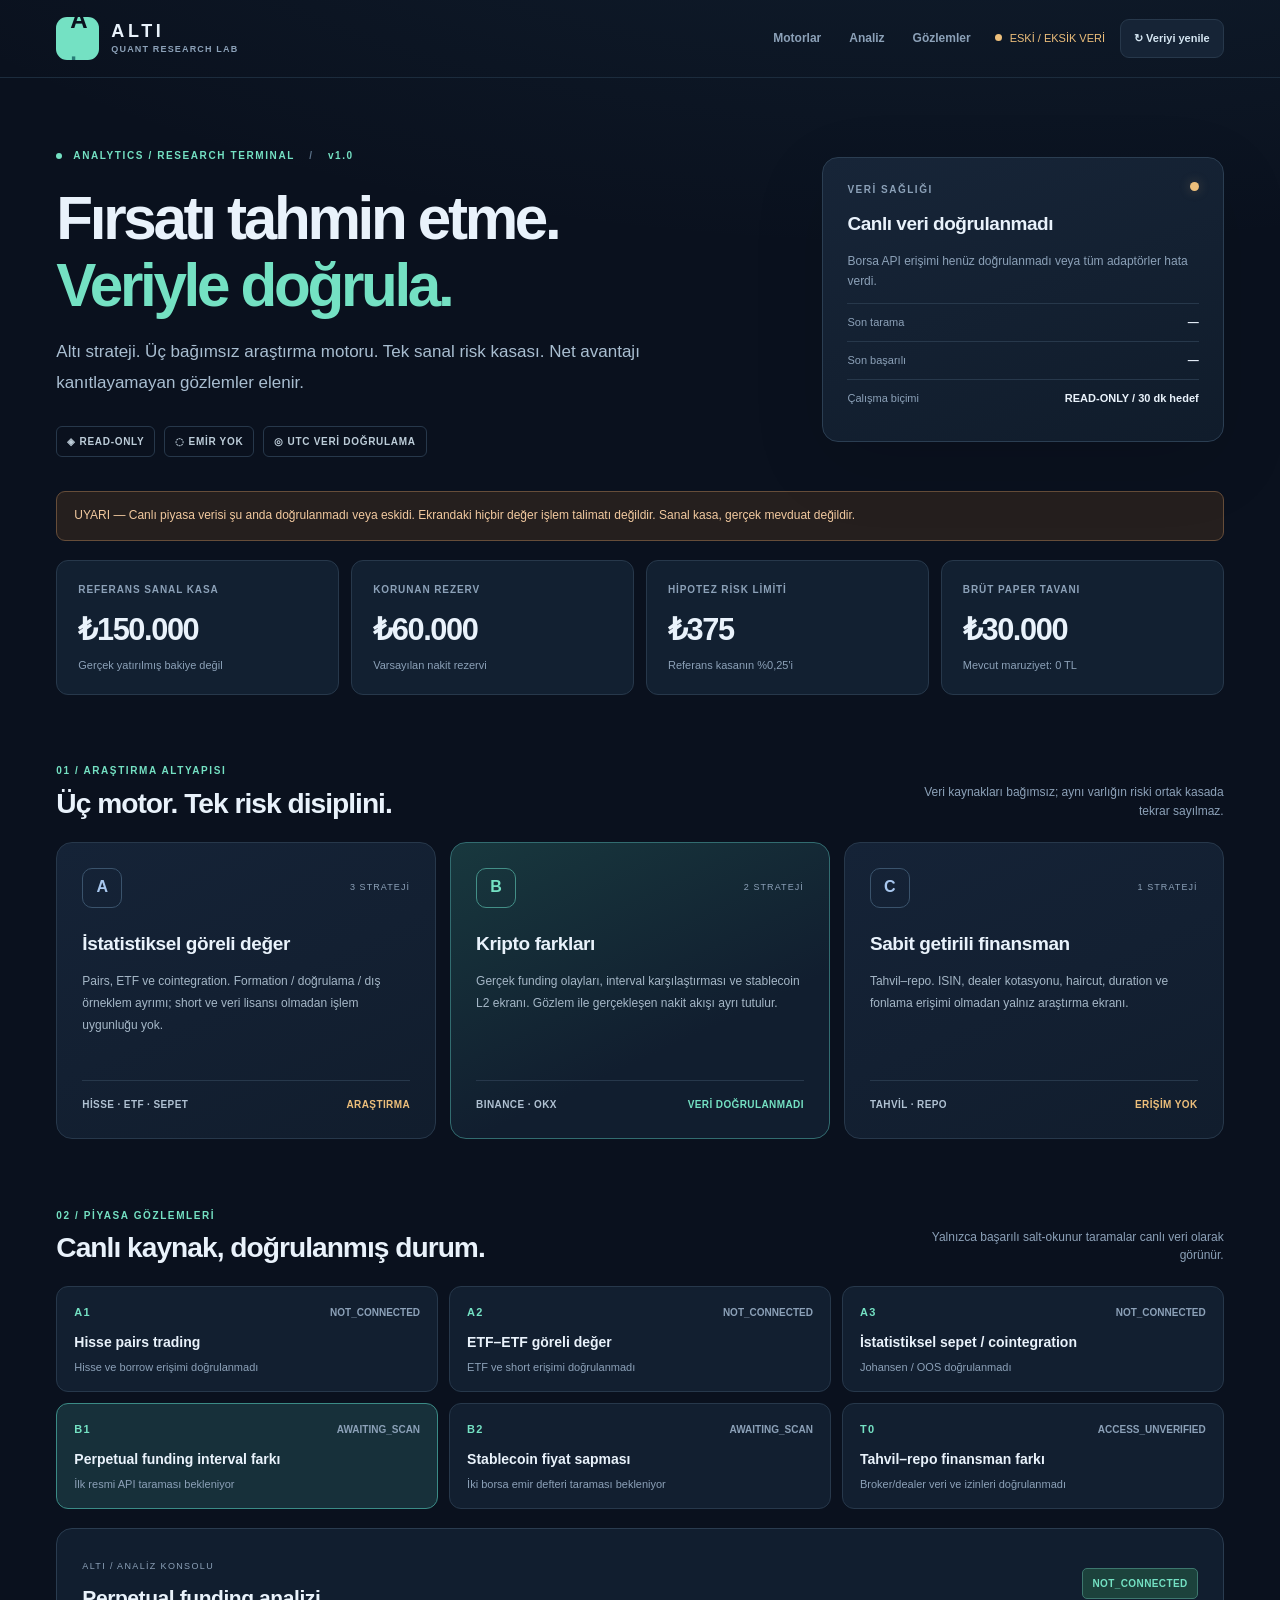
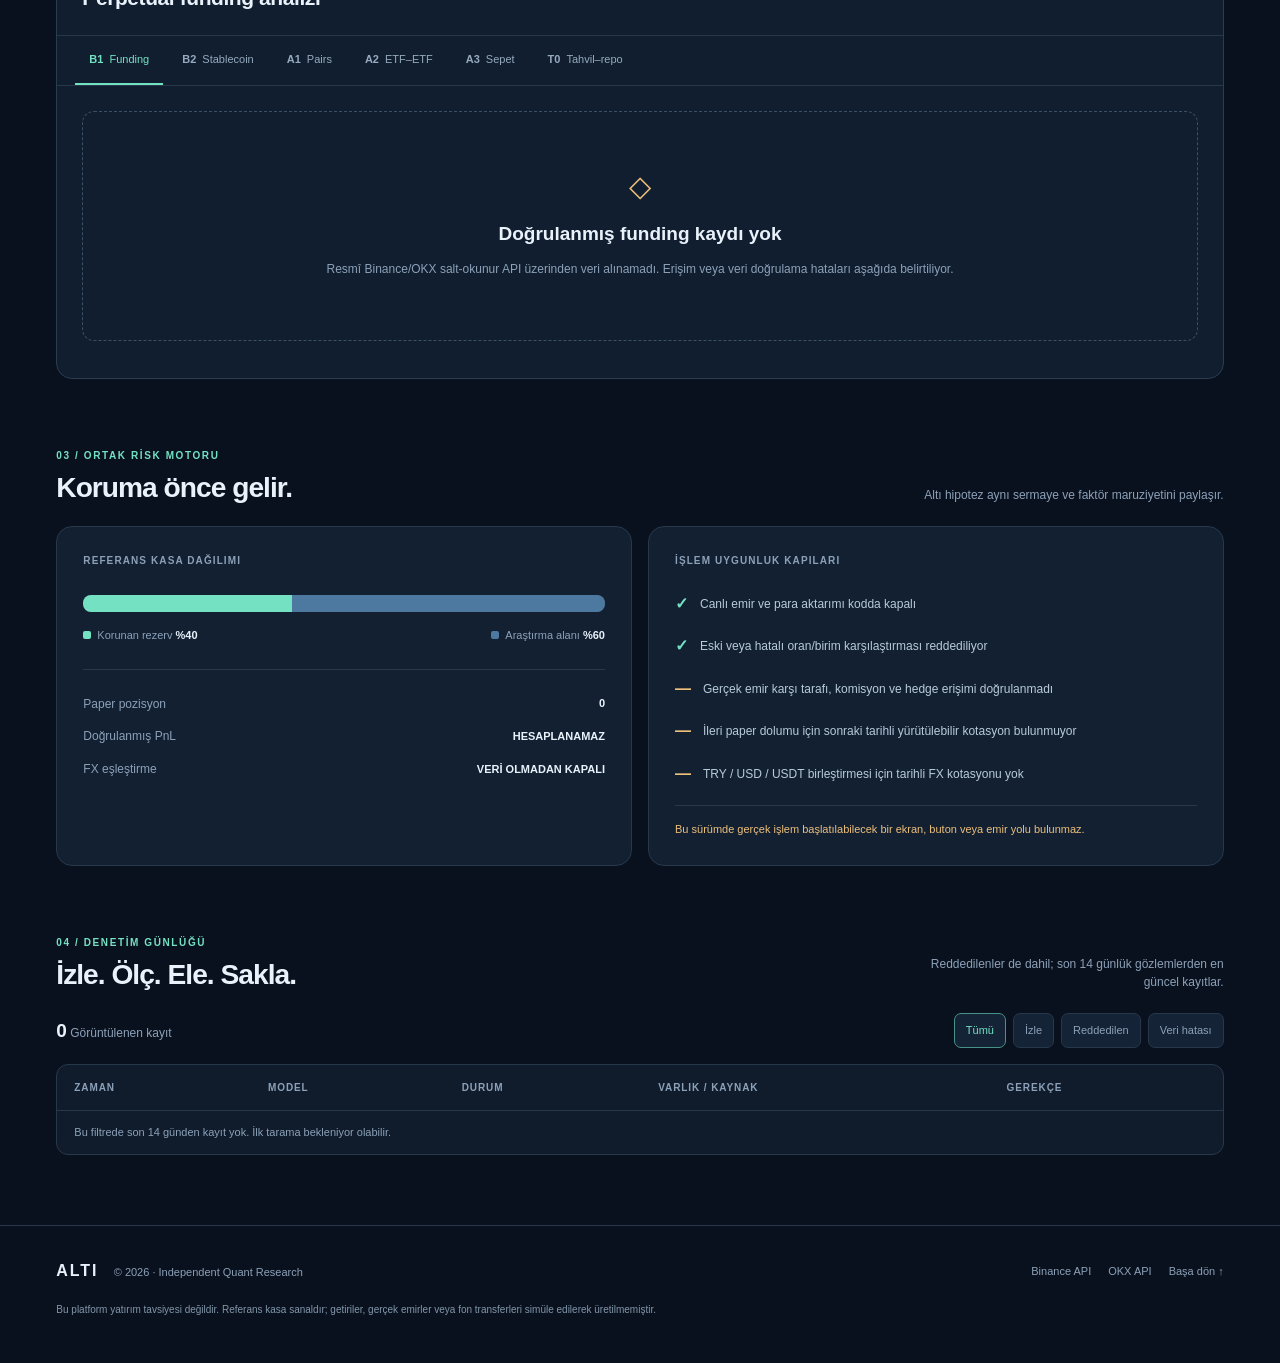
==== site/index.html @ 89fb896d "feat: publish full read-only ALTI research MVP (six strategies, three engines)" ====
<!doctype html>
<html lang="tr">
<head>
<meta charset="utf-8"><meta name="viewport" content="width=device-width,initial-scale=1">
<meta name="theme-color" content="#0b1424">
<meta name="description" content="ALTI Quant Research Lab — altı strateji, üç bağımsız araştırma motoru, ortak risk ve salt okunur piyasa analizi.">
<title>ALTI — Quant Research Lab</title>
<link rel="stylesheet" href="styles.css">
<script defer src="app.js"></script>
</head>
<body>
<div class="app">
<header class="topbar">
  <div class="brand"><span class="brandmark">A<span>·</span></span><div><strong>ALTI</strong><small>QUANT RESEARCH LAB</small></div></div>
  <nav aria-label="Sayfa bölümleri" class="toplinks"><a href="#motorlar">Motorlar</a><a href="#arastirma">Analiz</a><a href="#kayitlar">Gözlemler</a></nav>
  <div class="topend"><span id="top-signal" class="live-dot">Veri bekleniyor</span><button type="button" class="refresh" id="refresh" title="Yayımlanmış son veriyi yeniden yükle">↻ <span>Veriyi yenile</span></button></div>
</header>
<main>
<section class="hero">
  <div class="hero-left">
   <span class="eyebrow"><span class="micro-dot"></span> ANALYTICS / RESEARCH TERMINAL <span class="slash">/</span> v1.0</span>
   <h1>Fırsatı tahmin etme.<br><em>Veriyle doğrula.</em></h1>
   <p class="lead">Altı strateji. Üç bağımsız araştırma motoru. Tek sanal risk kasası. Net avantajı kanıtlayamayan gözlemler elenir.</p>
   <div class="hero-tags"><span>◈ READ-ONLY</span><span>◌ EMİR YOK</span><span>◎ UTC VERİ DOĞRULAMA</span></div>
  </div>
  <div class="scan-panel" aria-live="polite">
    <div class="scan-header"><span>VERİ SAĞLIĞI</span><span class="scan-orb" id="health-orb"></span></div>
    <div id="health-title" class="health-title">İlk gerçek tarama bekleniyor</div>
    <p id="health-description">Henüz borsa API'sinden doğrulanmış gözlem yayınlanmadı.</p>
    <div class="scan-lines"><span>Son tarama</span><strong id="last-scan">—</strong></div>
    <div class="scan-lines"><span>Son başarılı</span><strong id="last-success">—</strong></div>
    <div class="scan-lines"><span>Çalışma biçimi</span><strong>READ-ONLY / 30 dk hedef</strong></div>
  </div>
</section>
<div id="global-warning" class="notice">Bu sayfa araştırma ve risk değerlendirmesidir. Emir, kesin getiri veya gerçek yatırım hesabı değildir.</div>
<section class="stats" aria-label="Araştırma özeti">
 <article class="stat"><label>REFERANS SANAL KASA</label><strong id="stat-cash">₺150.000</strong><small>Gerçek yatırılmış bakiye değil</small></article>
 <article class="stat"><label>KORUNAN REZERV</label><strong id="stat-reserve">₺60.000</strong><small>Varsayılan nakit rezervi</small></article>
 <article class="stat"><label>HİPOTEZ RİSK LİMİTİ</label><strong id="stat-risk">₺375</strong><small>Referans kasanın %0,25'i</small></article>
 <article class="stat"><label>BRÜT PAPER TAVANI</label><strong id="stat-gross">₺30.000</strong><small>Mevcut maruziyet: 0 TL</small></article>
</section>
<section id="motorlar" class="section">
 <div class="section-head"><div><div class="kicker">01 / ARAŞTIRMA ALTYAPISI</div><h2>Üç motor. Tek risk disiplini.</h2></div><p>Veri kaynakları bağımsız; aynı varlığın riski ortak kasada tekrar sayılmaz.</p></div>
 <div class="engine-grid">
  <article class="engine"><div class="engine-head"><span class="engine-symbol">A</span><span class="engine-badge">3 STRATEJİ</span></div><h3>İstatistiksel göreli değer</h3><p>Pairs, ETF ve cointegration. Formation / doğrulama / dış örneklem ayrımı; short ve veri lisansı olmadan işlem uygunluğu yok.</p><div class="engine-foot"><span>HİSSE · ETF · SEPET</span><b class="muted-status">ARAŞTIRMA</b></div></article>
  <article class="engine accent"><div class="engine-head"><span class="engine-symbol">B</span><span class="engine-badge">2 STRATEJİ</span></div><h3>Kripto farkları</h3><p>Gerçek funding olayları, interval karşılaştırması ve stablecoin L2 ekranı. Gözlem ile gerçekleşen nakit akışı ayrı tutulur.</p><div class="engine-foot"><span>BINANCE · OKX</span><b id="engine-b-status">VERİ BEKLENİYOR</b></div></article>
  <article class="engine"><div class="engine-head"><span class="engine-symbol">C</span><span class="engine-badge">1 STRATEJİ</span></div><h3>Sabit getirili finansman</h3><p>Tahvil–repo. ISIN, dealer kotasyonu, haircut, duration ve fonlama erişimi olmadan yalnız araştırma ekranı.</p><div class="engine-foot"><span>TAHVİL · REPO</span><b class="muted-status">ERİŞİM YOK</b></div></article>
 </div>
</section>
<section id="arastirma" class="section">
 <div class="section-head"><div><div class="kicker">02 / PİYASA GÖZLEMLERİ</div><h2>Canlı kaynak, doğrulanmış durum.</h2></div><p>Yalnızca başarılı salt-okunur taramalar canlı veri olarak görünür.</p></div>
 <div id="strategy-grid" class="strategy-grid" aria-label="Altı strateji"></div>
 <div class="workspace">
  <div class="workspace-header"><div><small>ALTI / ANALİZ KONSOLU</small><h3 id="workspace-title">Funding araştırması</h3></div><div id="workspace-mode" class="mode-label">READ-ONLY</div></div>
  <div class="tabs" role="tablist" aria-label="Analiz modülü">
   <button type="button" role="tab" data-tab="B1" aria-selected="true">B1 <span>Funding</span></button>
   <button type="button" role="tab" data-tab="B2" aria-selected="false">B2 <span>Stablecoin</span></button>
   <button type="button" role="tab" data-tab="A1" aria-selected="false">A1 <span>Pairs</span></button>
   <button type="button" role="tab" data-tab="A2" aria-selected="false">A2 <span>ETF–ETF</span></button>
   <button type="button" role="tab" data-tab="A3" aria-selected="false">A3 <span>Sepet</span></button>
   <button type="button" role="tab" data-tab="T0" aria-selected="false">T0 <span>Tahvil–repo</span></button>
  </div>
  <div id="work-content" role="tabpanel" aria-live="polite"></div>
 </div>
</section>
<section class="section risk-section">
 <div class="section-head"><div><div class="kicker">03 / ORTAK RİSK MOTORU</div><h2>Koruma önce gelir.</h2></div><p>Altı hipotez aynı sermaye ve faktör maruziyetini paylaşır.</p></div>
 <div class="risk-layout">
  <div class="risk-card"><div class="risk-label">REFERANS KASA DAĞILIMI</div><div class="risk-bar"><span id="risk-protected" class="risk-reserve"></span><span class="risk-open"></span></div><div class="legend"><span><i class="legend-dot reserve"></i>Korunan rezerv <b id="legend-reserve">%40</b></span><span><i class="legend-dot open"></i>Araştırma alanı <b id="legend-open">%60</b></span></div><hr><div class="risk-list"><span>Paper pozisyon</span><strong>0</strong></div><div class="risk-list"><span>Doğrulanmış PnL</span><strong>HESAPLANAMAZ</strong></div><div class="risk-list"><span>FX eşleştirme</span><strong>VERİ OLMADAN KAPALI</strong></div></div>
  <div class="gate-card"><div class="risk-label">İŞLEM UYGUNLUK KAPILARI</div><ul><li><span>✓</span><p>Canlı emir ve para aktarımı kodda kapalı</p></li><li><span>✓</span><p>Eski veya hatalı oran/birim karşılaştırması reddediliyor</p></li><li><span>—</span><p>Gerçek emir karşı tarafı, komisyon ve hedge erişimi doğrulanmadı</p></li><li><span>—</span><p>İleri paper dolumu için sonraki tarihli yürütülebilir kotasyon bulunmuyor</p></li><li><span>—</span><p>TRY / USD / USDT birleştirmesi için tarihli FX kotasyonu yok</p></li></ul><div class="gate-note">Bu sürümde gerçek işlem başlatılabilecek bir ekran, buton veya emir yolu bulunmaz.</div></div>
 </div>
</section>
<section class="section" id="kayitlar"><div class="section-head"><div><div class="kicker">04 / DENETİM GÜNLÜĞÜ</div><h2>İzle. Ölç. Ele. Sakla.</h2></div><p>Reddedilenler de dahil; son 14 günlük gözlemlerden en güncel kayıtlar.</p></div>
 <div class="log-meta"><div><strong id="log-total">0</strong><span> Görüntülenen kayıt</span></div><div class="filterbar"><button type="button" class="filter active" data-filter="ALL">Tümü</button><button type="button" class="filter" data-filter="WATCH_ONLY">İzle</button><button type="button" class="filter" data-filter="REJECTED">Reddedilen</button><button type="button" class="filter" data-filter="SOURCE_ERROR">Veri hatası</button></div></div>
 <div class="log-wrap"><table><thead><tr><th>ZAMAN</th><th>MODEL</th><th>DURUM</th><th>VARLIK / KAYNAK</th><th>GEREKÇE</th></tr></thead><tbody id="log-rows"><tr><td colspan="5">İlk gerçek tarama bekleniyor.</td></tr></tbody></table></div>
</section>
</main>
<footer><div class="footer-brand">ALTI <span>© 2026 · Independent Quant Research</span></div><div class="footer-links"><a target="_blank" rel="noopener" href="https://developers.binance.com/docs/derivatives/usds-margined-futures/market-data/rest-api/Get-Funding-Rate-History">Binance API</a><a target="_blank" rel="noopener" href="https://www.okx.com/docs-v5/en/">OKX API</a><a href="#motorlar">Başa dön ↑</a></div><p>Bu platform yatırım tavsiyesi değildir. Referans kasa sanaldır; getiriler, gerçek emirler veya fon transferleri simüle edilerek üretilmemiştir.</p></footer>
</div>
</body></html>
---- site/styles.css ----
:root{color-scheme:dark;--bg:#0a111e;--surface:#111d2d;--surface2:#152337;--stroke:#27384b;--soft:#8ca1b8;--text:#e9f2fb;--mint:#74e1c3;--amber:#edbf7b;--danger:#f0a0a3;--blue:#7daefa;--radius:16px}
*{box-sizing:border-box}html{scroll-behavior:smooth}body{margin:0;background:radial-gradient(1200px 450px at 75% -200px,rgba(65,131,169,.12),transparent),var(--bg);color:var(--text);font-family:Inter,ui-sans-serif,-apple-system,BlinkMacSystemFont,"Segoe UI",sans-serif;line-height:1.55;-webkit-font-smoothing:antialiased}a{color:inherit}button{font:inherit;cursor:pointer}button:focus-visible,a:focus-visible{outline:2px solid var(--mint);outline-offset:3px}.app{max-width:1480px;margin:auto}.topbar{height:78px;display:flex;align-items:center;gap:24px;padding:0 clamp(18px,4.4vw,64px);border-bottom:1px solid #1c2c3d}.brand{display:flex;align-items:center;gap:12px;min-width:192px}.brandmark{display:grid;place-content:center;font-weight:850;font-size:24px;letter-spacing:-.1em;width:43px;height:43px;color:#0a111e;border-radius:11px;background:var(--mint)}.brandmark span{color:#287d78}.brand strong{display:block;font-size:18px;letter-spacing:.2em;line-height:1.25}.brand small{display:block;font-size:9px;color:var(--soft);font-weight:800;letter-spacing:.13em}.toplinks{display:flex;gap:28px;margin-left:auto}.toplinks a{text-decoration:none;font-size:12px;font-weight:650;color:var(--soft)}.toplinks a:hover{color:var(--mint)}.topend{display:flex;gap:15px;align-items:center}.live-dot{font-size:11px;color:var(--amber);white-space:nowrap}.live-dot:before{content:"";display:inline-block;width:7px;height:7px;border-radius:50%;background:currentColor;margin-right:8px;vertical-align:1px}.refresh{border:1px solid var(--stroke);background:#162436;color:#d5e6f2;padding:10px 13px;border-radius:9px;font-size:11px;font-weight:750;white-space:nowrap}.refresh:hover{border-color:var(--mint)}main{padding:0 clamp(18px,4.4vw,64px)}.hero{padding:64px 0 34px;display:grid;grid-template-columns:minmax(0,1.4fr) minmax(310px,.8fr);gap:clamp(24px,5vw,72px);align-items:center}.eyebrow,.kicker{font-size:10px;font-weight:850;letter-spacing:.16em;color:var(--mint)}.slash{color:#5d748b;padding:0 10px}.micro-dot{display:inline-block;width:6px;height:6px;border-radius:50%;background:var(--mint);margin-right:7px}h1{margin:19px 0 18px;font-size:clamp(38px,4.7vw,66px);letter-spacing:-.055em;line-height:1.11;font-weight:760}h1 em{font-style:normal;color:var(--mint)}.lead{max-width:650px;color:#a9bed1;font-size:clamp(14px,1.5vw,17px);line-height:1.8;margin:0}.hero-tags{display:flex;gap:9px;flex-wrap:wrap;margin-top:27px}.hero-tags span{border:1px solid var(--stroke);border-radius:6px;padding:7px 10px;font-size:10px;letter-spacing:.07em;color:#bdcdd9;font-weight:750}.scan-panel{border:1px solid #2b3e52;background:linear-gradient(160deg,#172538,#101c2b);padding:24px;border-radius:var(--radius);box-shadow:0 22px 75px rgba(0,0,0,.11)}.scan-header{font-size:10px;letter-spacing:.15em;color:var(--soft);font-weight:800;display:flex;justify-content:space-between}.scan-orb{width:9px;height:9px;border-radius:50%;background:var(--amber);box-shadow:0 0 12px #edbf7b44}.health-title{font-size:19px;font-weight:750;margin-top:12px;letter-spacing:-.025em}.scan-panel p{font-size:12px;color:var(--soft);min-height:36px;line-height:1.7}.scan-lines{display:flex;align-items:center;justify-content:space-between;gap:10px;padding:10px 0;border-top:1px solid var(--stroke);font-size:11px}.scan-lines span{color:var(--soft)}.scan-lines strong{font-weight:650;font-size:11px;text-align:right}.notice{padding:13px 17px;background:#251f1e;border:1px solid #664d39;color:#f2c99f;border-radius:9px;font-size:12px;line-height:1.8}.stats{display:grid;grid-template-columns:repeat(4,minmax(0,1fr));gap:12px;margin:19px 0 68px}.stat{background:#122031;border:1px solid var(--stroke);border-radius:12px;padding:21px 21px 18px;min-width:0}.stat label{display:block;color:var(--soft);letter-spacing:.09em;font-size:10px;font-weight:750}.stat strong{display:block;font-size:clamp(23px,2.4vw,34px);font-weight:750;letter-spacing:-.045em;margin:12px 0 1px;line-height:1.35;white-space:nowrap}.stat small{font-size:11px;color:var(--soft)}.section{margin-bottom:69px;scroll-margin-top:30px}.section-head{display:flex;justify-content:space-between;gap:20px;align-items:end;margin-bottom:21px}.section-head h2{font-size:clamp(23px,2.2vw,32px);letter-spacing:-.035em;line-height:1.2;margin:8px 0 0}.section-head>p{max-width:320px;font-size:12px;color:var(--soft);margin:0;text-align:right}.engine-grid{display:grid;grid-template-columns:repeat(3,1fr);gap:14px}.engine{border:1px solid var(--stroke);border-radius:var(--radius);background:linear-gradient(155deg,#152337,#111d2d);padding:25px;min-width:0}.engine.accent{border-color:#326c70;background:linear-gradient(155deg,#18383e,#111e2f 65%)}.engine-head{display:flex;justify-content:space-between;align-items:center}.engine-symbol{width:40px;height:40px;display:grid;place-items:center;border-radius:10px;border:1px solid #3a536c;color:#a8c7ee;font-weight:800}.accent .engine-symbol{color:var(--mint);border-color:#438f87}.engine-badge{font-size:9px;letter-spacing:.12em;color:var(--soft)}.engine h3{margin:21px 0 10px;font-size:19px;letter-spacing:-.02em}.engine p{font-size:12px;line-height:1.85;min-height:86px;color:#a5b7c7}.engine-foot{border-top:1px solid var(--stroke);display:flex;justify-content:space-between;gap:8px;align-items:center;margin-top:24px;padding-top:16px;font-size:10px;color:#b0c1d2;font-weight:750;letter-spacing:.04em}.engine-foot b{color:var(--mint);font-size:10px;text-align:right}.engine-foot .muted-status{color:var(--amber)}.strategy-grid{display:grid;grid-template-columns:repeat(3,1fr);gap:11px;margin:4px 0 19px}.strategy{background:#121f30;border:1px solid var(--stroke);border-radius:12px;padding:17px 17px 15px;min-width:0;cursor:pointer;transition:border-color .16s,background .16s;text-align:left;color:inherit}.strategy:hover,.strategy.active{border-color:#3b8b86;background:#17303a}.strategy-top{display:flex;align-items:center;justify-content:space-between;gap:12px}.sid{font-size:11px;font-weight:850;color:var(--mint);letter-spacing:.12em}.sstate{color:var(--soft);font-size:10px;font-weight:800;white-space:nowrap}.strategy strong{display:block;margin:12px 0 6px;font-size:14px;line-height:1.4}.strategy p{font-size:11px;color:var(--soft);margin:0;line-height:1.6}.workspace{background:#111e2f;border:1px solid #2a3c50;border-radius:var(--radius);overflow:hidden}.workspace-header{padding:23px 25px 20px;display:flex;justify-content:space-between;align-items:center;gap:12px}.workspace-header small{font-size:9px;letter-spacing:.15em;color:var(--soft)}.workspace-header h3{margin:5px 0 0;font-size:21px;letter-spacing:-.02em}.mode-label{border:1px solid #3d776e;background:#1c423c;color:var(--mint);border-radius:5px;padding:7px 9px;font-size:10px;white-space:nowrap;font-weight:850;letter-spacing:.04em}.tabs{display:flex;gap:5px;padding:0 18px;border-top:1px solid var(--stroke);border-bottom:1px solid var(--stroke);overflow-x:auto;scrollbar-width:thin}.tabs button{padding:15px 14px;background:none;border:0;border-bottom:2px solid transparent;color:#96aabf;font-size:11px;font-weight:800;white-space:nowrap}.tabs button span{font-weight:500;margin-left:3px}.tabs button[aria-selected="true"]{color:var(--mint);border-bottom-color:var(--mint)}#work-content{padding:25px;min-height:290px}.subheading{color:var(--soft);font-size:10px;font-weight:800;letter-spacing:.12em;margin:0 0 11px}.row-of-two{display:grid;grid-template-columns:repeat(2,minmax(0,1fr));gap:14px}.data-card{background:#142337;border:1px solid var(--stroke);border-radius:11px;padding:20px;min-width:0}.data-card h4{font-size:15px;margin:0 0 13px}.kv{display:flex;justify-content:space-between;align-items:center;gap:12px;padding:9px 0;border-bottom:1px solid #27374a;font-size:12px}.kv span{color:var(--soft)}.kv strong{font-variant-numeric:tabular-nums;text-align:right;font-size:12px}.kv:last-child{border:0}.positive{color:var(--mint)}.negative{color:var(--danger)}.dim{color:var(--soft)}.tiny{font-size:10px;color:var(--soft);line-height:1.8}.info-panel{margin-top:15px;background:#142b36;border:1px solid #32616a;color:#b8d6db;border-radius:10px;padding:14px 16px;font-size:12px;line-height:1.8}.info-panel.warn{background:#2a2524;border-color:#694c39;color:#edc2a8}.inline-status{font-size:10px;border:1px solid var(--stroke);border-radius:5px;padding:5px 8px;color:var(--soft);white-space:nowrap}.chart-wrap{background:#0d1928;border:1px solid #26394c;border-radius:9px;margin-top:12px;padding:17px 13px 10px;overflow:hidden}.chart-head{display:flex;justify-content:space-between;gap:10px;align-items:center;flex-wrap:wrap;font-size:11px;color:var(--soft);margin-bottom:11px}.chart-head b{color:var(--text)}.chart-wrap svg{width:100%;height:165px;display:block}.chart-foot{display:flex;justify-content:space-between;font-size:10px;color:var(--soft)}.section-mini{font-size:14px;margin:22px 0 12px}.source-tag{display:inline-block;border:1px solid var(--stroke);padding:6px 8px;border-radius:5px;font-size:10px;color:var(--soft);margin:4px 4px 0 0}.empty-state{text-align:center;min-height:230px;display:grid;place-content:center;padding:35px;border:1px dashed #3b5066;border-radius:12px}.empty-state .symbol{font-size:29px;color:var(--amber)}.empty-state h4{margin:10px 0;font-size:19px}.empty-state p{max-width:630px;margin:0 auto 7px;font-size:12px;color:var(--soft);line-height:1.9}.risk-layout{display:grid;grid-template-columns:1fr 1fr;gap:16px}.risk-card,.gate-card{padding:26px;border:1px solid var(--stroke);background:#122032;border-radius:var(--radius)}.risk-label{font-size:10px;color:var(--soft);font-weight:850;letter-spacing:.11em}.risk-bar{display:flex;height:17px;border-radius:8px;overflow:hidden;margin:26px 0 15px;background:#33445b}.risk-reserve{width:40%;background:var(--mint)}.risk-open{width:60%;background:#4d789f}.legend{display:flex;justify-content:space-between;gap:10px;flex-wrap:wrap;font-size:11px;color:var(--soft)}.legend b{color:var(--text)}.legend-dot{display:inline-block;width:8px;height:8px;border-radius:2px;margin-right:6px}.reserve{background:var(--mint)}.open{background:#4d789f}hr{border:0;border-top:1px solid var(--stroke);margin:25px 0}.risk-list{display:flex;justify-content:space-between;align-items:center;gap:13px;font-size:12px;margin:14px 0}.risk-list span{color:var(--soft)}.risk-list strong{font-size:11px;text-align:right}.gate-card ul{list-style:none;margin:14px 0 0;padding:0}.gate-card li{display:flex;gap:12px;align-items:flex-start}.gate-card li span{color:var(--mint);font-weight:800;margin-top:9px}.gate-card li p{font-size:12px;color:#b8cadb}.gate-card li:nth-child(n+3) span{color:var(--amber)}.gate-note{color:var(--amber);font-size:11px;border-top:1px solid var(--stroke);padding-top:15px;margin-top:10px}.log-meta{display:flex;align-items:center;justify-content:space-between;gap:12px;flex-wrap:wrap;padding-bottom:16px}.log-meta strong{font-size:19px}.log-meta span{color:var(--soft);font-size:12px}.filterbar{display:flex;gap:7px;overflow-x:auto}.filter{padding:8px 11px;background:#142336;border:1px solid var(--stroke);color:var(--soft);font-size:11px;border-radius:7px;white-space:nowrap}.filter.active{border-color:#469286;color:var(--mint)}.log-wrap{overflow:auto;background:#101c2c;border:1px solid var(--stroke);border-radius:12px}table{border-collapse:collapse;width:100%;min-width:660px;text-align:left;font-size:11px}th{font-size:10px;letter-spacing:.09em;color:var(--soft);font-weight:750;padding:15px 17px;border-bottom:1px solid var(--stroke);white-space:nowrap}td{border-top:1px solid #203144;padding:13px 17px;vertical-align:top;color:#c0cfdf}td:first-child{white-space:nowrap;color:var(--soft)}td:last-child{max-width:450px;overflow-wrap:anywhere}.event-status{font-size:10px;font-weight:800;color:var(--amber)}.event-status.watching{color:var(--mint)}.event-status.error{color:var(--danger)}footer{border-top:1px solid var(--stroke);margin-top:70px;padding:33px clamp(18px,4.4vw,64px) 45px;display:flex;justify-content:space-between;align-items:center;gap:18px;flex-wrap:wrap}.footer-brand{font-size:16px;font-weight:800;letter-spacing:.12em}.footer-brand span{margin-left:9px;color:var(--soft);font-weight:450;font-size:11px;letter-spacing:0}.footer-links{display:flex;gap:17px;font-size:11px;color:var(--soft)}.footer-links a{text-decoration:none}.footer-links a:hover{color:var(--mint)}footer p{width:100%;color:#8297aa;font-size:10px;margin:0}.spacer12{height:12px}
@media(max-width:1100px){.stats{grid-template-columns:repeat(2,1fr)}.strategy-grid{grid-template-columns:repeat(2,1fr)}.toplinks{display:none}.topend{margin-left:auto}.hero{grid-template-columns:minmax(0,1fr) minmax(280px,.9fr)}}
@media(max-width:750px){.topbar{height:69px;padding:0 17px}.brand{min-width:0}.brand strong{font-size:16px}.brand small{font-size:8px}.brandmark{height:37px;width:37px}.live-dot{display:none}.refresh{padding:8px 11px}.refresh span{display:none}.hero{padding:38px 0 20px;grid-template-columns:1fr;gap:22px}.hero h1{font-size:clamp(36px,9vw,52px)}.hero-tags span{font-size:9px}.scan-panel{padding:20px}.stats{gap:9px;margin-bottom:48px}.stat{padding:16px 13px}.stat label{font-size:9px}.stat strong{font-size:clamp(21px,5vw,28px)}.stat small{font-size:10px}.section{margin-bottom:50px}.section-head{display:block}.section-head>p{text-align:left;margin-top:10px}.engine-grid{grid-template-columns:1fr}.engine{padding:22px}.engine p{min-height:0}.engine-foot{margin-top:16px}.strategy-grid{grid-template-columns:1fr 1fr;gap:8px}.strategy{padding:12px}.strategy strong{font-size:12px}.strategy p{font-size:10px;line-height:1.55}.sstate{font-size:9px;max-width:100px;text-align:right;overflow-wrap:anywhere;white-space:normal}.workspace-header{padding:18px}.workspace-header h3{font-size:17px}.tabs{padding:0 9px}.tabs button{padding:13px 10px}#work-content{padding:16px}.row-of-two,.risk-layout{grid-template-columns:1fr}.data-card{padding:17px}.kv{font-size:11px}.log-meta{align-items:stretch}.log-meta .filterbar{width:100%}footer{margin-top:42px;padding:25px 18px 35px}.footer-brand span{display:block;margin-left:0}}
@media(max-width:380px){.strategy-grid{grid-template-columns:1fr}.stat strong{font-size:20px}.topbar{gap:6px}.brand small{letter-spacing:.08em}}
@media(prefers-reduced-motion:reduce){html{scroll-behavior:auto}}
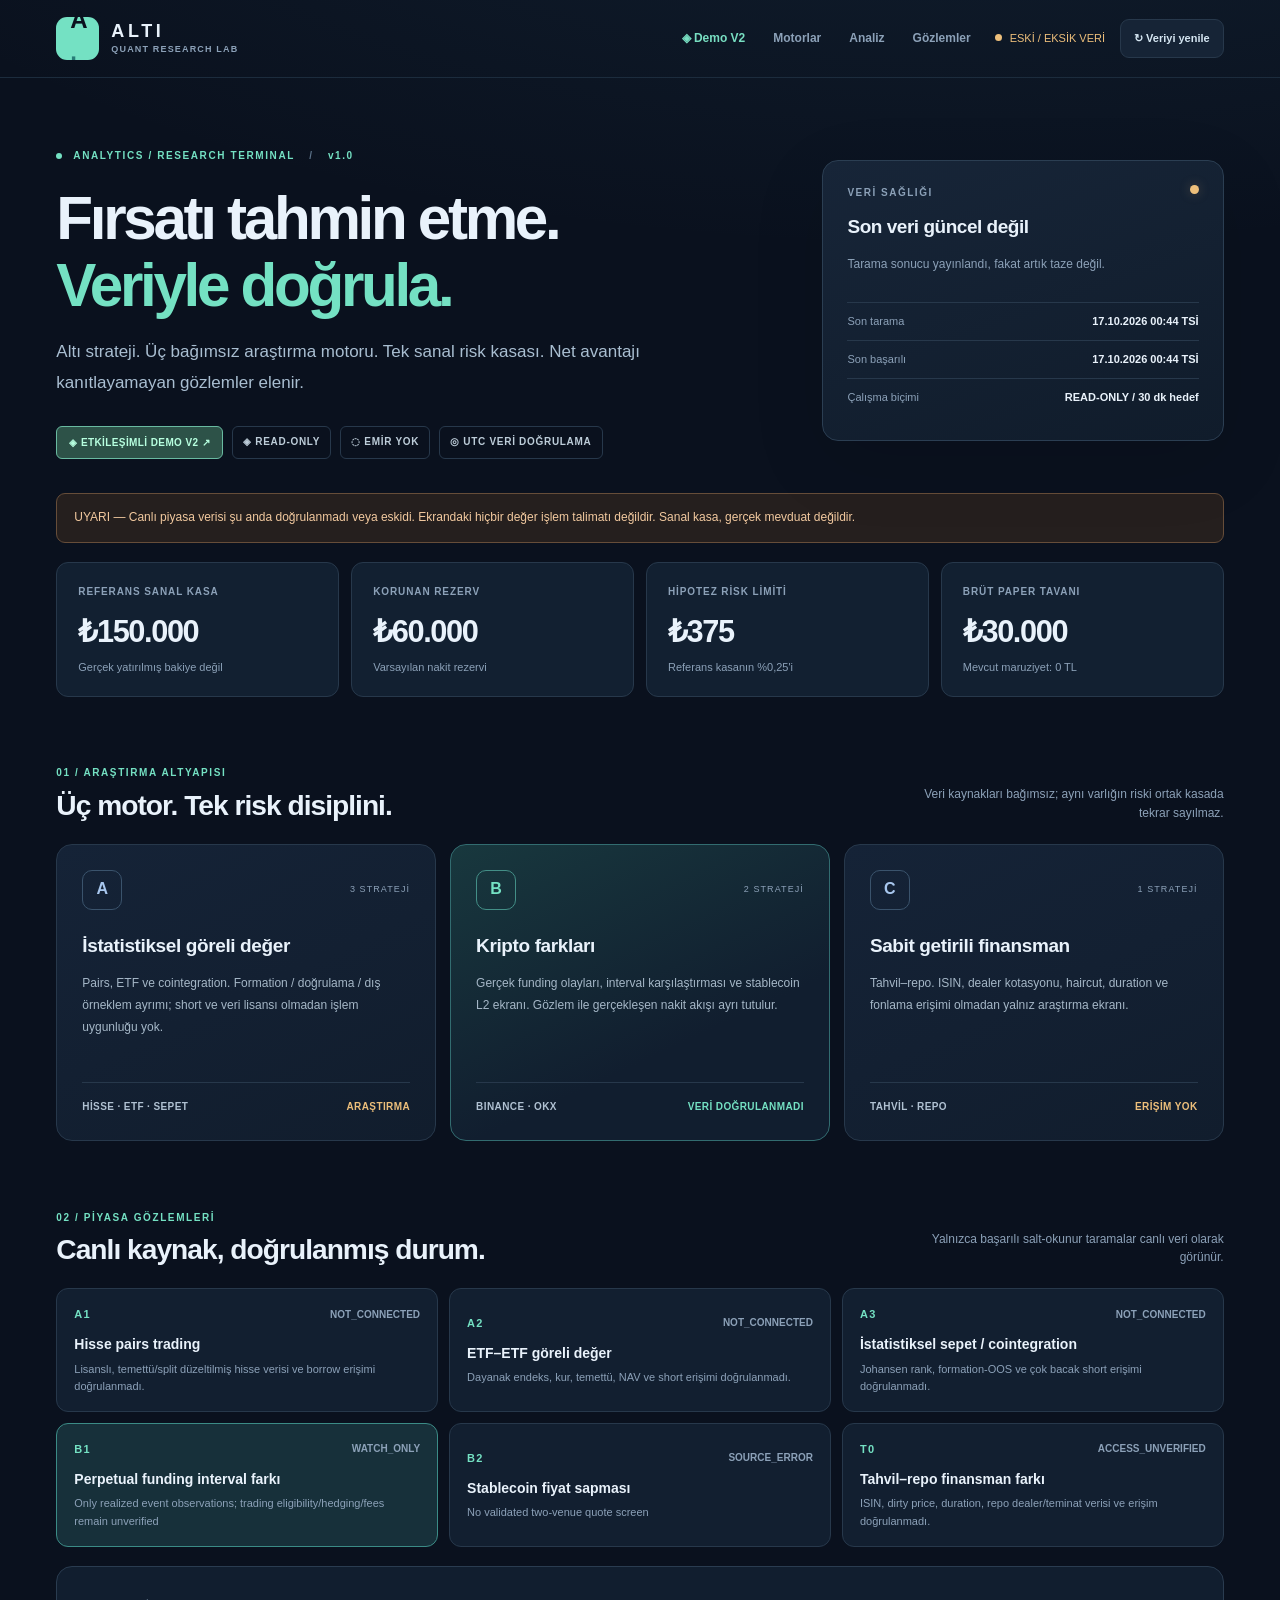
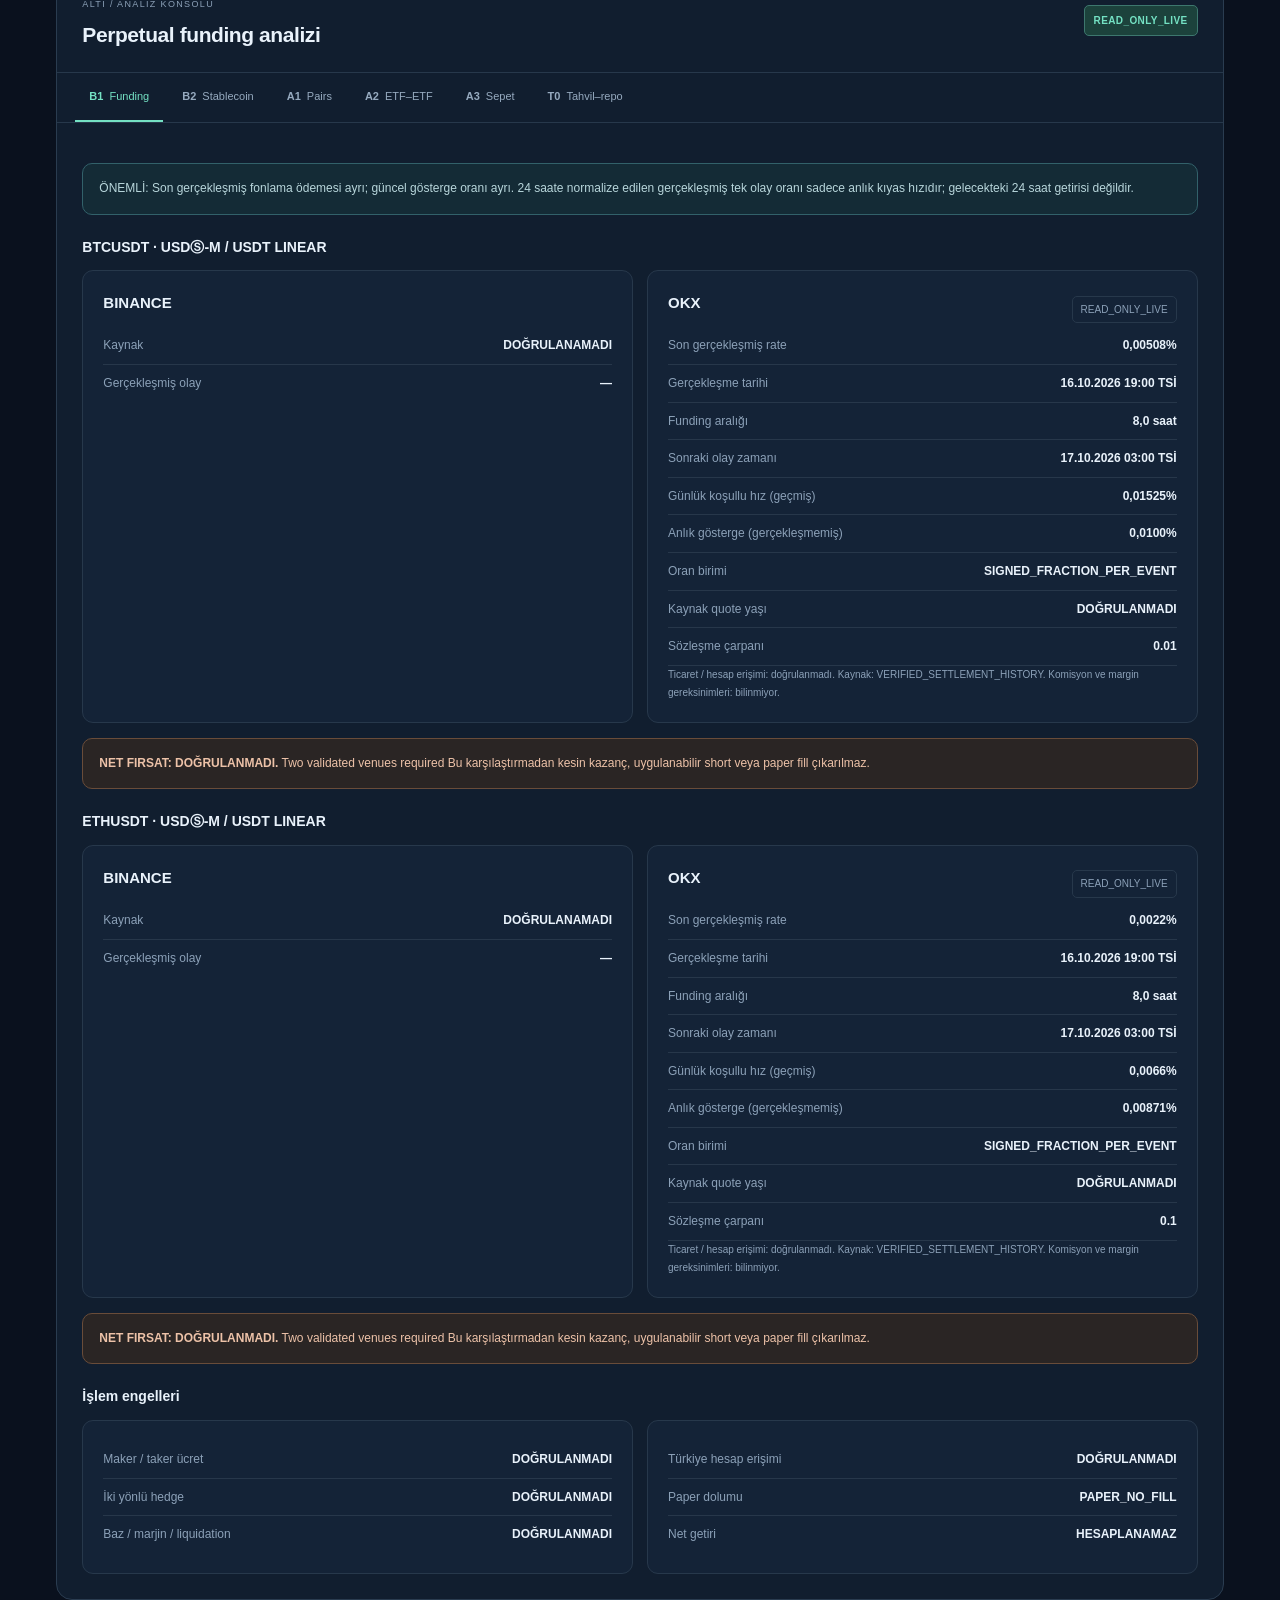
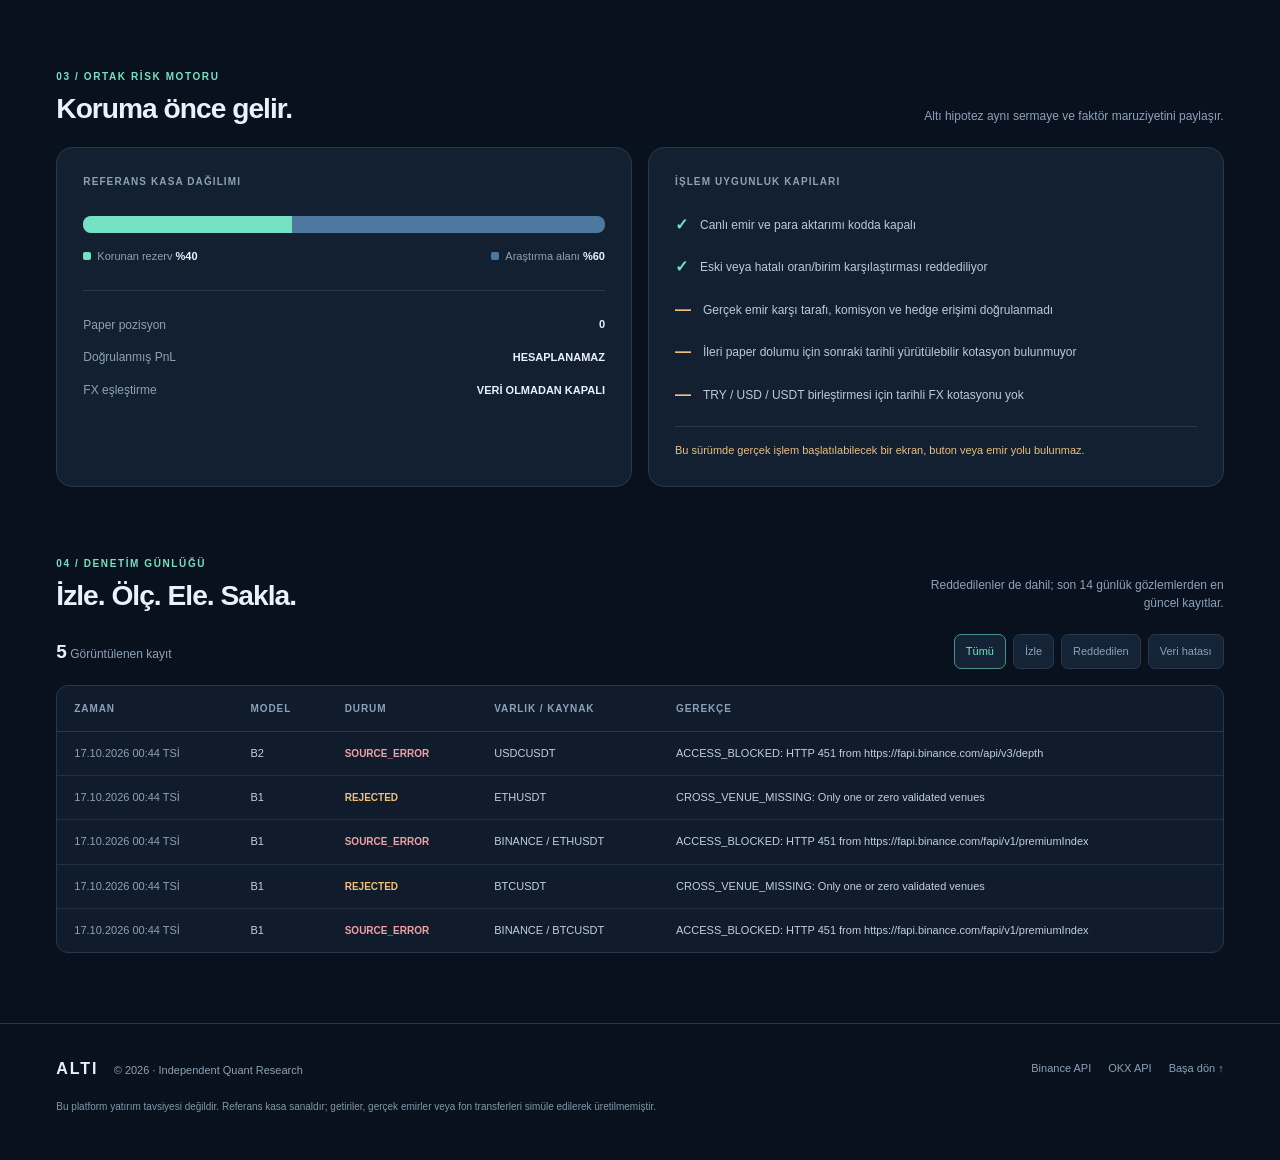
==== commit 100a8a2c: "feat(demo): richer six-strategy interactive V2 dashboard [demo-only]" ====
--- a/site/index.html
+++ b/site/index.html
@@ -12,7 +12,7 @@
 <div class="app">
 <header class="topbar">
   <div class="brand"><span class="brandmark">A<span>·</span></span><div><strong>ALTI</strong><small>QUANT RESEARCH LAB</small></div></div>
-  <nav aria-label="Sayfa bölümleri" class="toplinks"><a href="#motorlar">Motorlar</a><a href="#arastirma">Analiz</a><a href="#kayitlar">Gözlemler</a></nav>
+  <nav aria-label="Sayfa bölümleri" class="toplinks"><a href="demo/" style="color:#78dfc2;font-weight:850">◈ Demo V2</a><a href="#motorlar">Motorlar</a><a href="#arastirma">Analiz</a><a href="#kayitlar">Gözlemler</a></nav>
   <div class="topend"><span id="top-signal" class="live-dot">Veri bekleniyor</span><button type="button" class="refresh" id="refresh" title="Yayımlanmış son veriyi yeniden yükle">↻ <span>Veriyi yenile</span></button></div>
 </header>
 <main>
@@ -21,7 +21,7 @@
    <span class="eyebrow"><span class="micro-dot"></span> ANALYTICS / RESEARCH TERMINAL <span class="slash">/</span> v1.0</span>
    <h1>Fırsatı tahmin etme.<br><em>Veriyle doğrula.</em></h1>
    <p class="lead">Altı strateji. Üç bağımsız araştırma motoru. Tek sanal risk kasası. Net avantajı kanıtlayamayan gözlemler elenir.</p>
-   <div class="hero-tags"><span>◈ READ-ONLY</span><span>◌ EMİR YOK</span><span>◎ UTC VERİ DOĞRULAMA</span></div>
+   <div class="hero-tags"><a href="demo/" class="demo-v2-link" aria-label="Etkileşimli sentetik Demo V2'yi aç">◈ ETKİLEŞİMLİ DEMO V2 ↗</a><span>◈ READ-ONLY</span><span>◌ EMİR YOK</span><span>◎ UTC VERİ DOĞRULAMA</span></div>
   </div>
   <div class="scan-panel" aria-live="polite">
     <div class="scan-header"><span>VERİ SAĞLIĞI</span><span class="scan-orb" id="health-orb"></span></div>
--- a/site/styles.css
+++ b/site/styles.css
@@ -4,3 +4,5 @@
 @media(max-width:750px){.topbar{height:69px;padding:0 17px}.brand{min-width:0}.brand strong{font-size:16px}.brand small{font-size:8px}.brandmark{height:37px;width:37px}.live-dot{display:none}.refresh{padding:8px 11px}.refresh span{display:none}.hero{padding:38px 0 20px;grid-template-columns:1fr;gap:22px}.hero h1{font-size:clamp(36px,9vw,52px)}.hero-tags span{font-size:9px}.scan-panel{padding:20px}.stats{gap:9px;margin-bottom:48px}.stat{padding:16px 13px}.stat label{font-size:9px}.stat strong{font-size:clamp(21px,5vw,28px)}.stat small{font-size:10px}.section{margin-bottom:50px}.section-head{display:block}.section-head>p{text-align:left;margin-top:10px}.engine-grid{grid-template-columns:1fr}.engine{padding:22px}.engine p{min-height:0}.engine-foot{margin-top:16px}.strategy-grid{grid-template-columns:1fr 1fr;gap:8px}.strategy{padding:12px}.strategy strong{font-size:12px}.strategy p{font-size:10px;line-height:1.55}.sstate{font-size:9px;max-width:100px;text-align:right;overflow-wrap:anywhere;white-space:normal}.workspace-header{padding:18px}.workspace-header h3{font-size:17px}.tabs{padding:0 9px}.tabs button{padding:13px 10px}#work-content{padding:16px}.row-of-two,.risk-layout{grid-template-columns:1fr}.data-card{padding:17px}.kv{font-size:11px}.log-meta{align-items:stretch}.log-meta .filterbar{width:100%}footer{margin-top:42px;padding:25px 18px 35px}.footer-brand span{display:block;margin-left:0}}
 @media(max-width:380px){.strategy-grid{grid-template-columns:1fr}.stat strong{font-size:20px}.topbar{gap:6px}.brand small{letter-spacing:.08em}}
 @media(prefers-reduced-motion:reduce){html{scroll-behavior:auto}}
+/* Demo V2 is deliberately isolated from read-only live dashboard. */
+.demo-v2-link{display:inline-flex;align-items:center;text-decoration:none;background:#2d5248!important;color:#b7ffdf!important;border:1px solid #69baa1!important;border-radius:6px;padding:8px 12px;font-size:10px;font-weight:850;letter-spacing:.04em}.demo-v2-link:hover{background:#3e7565!important}
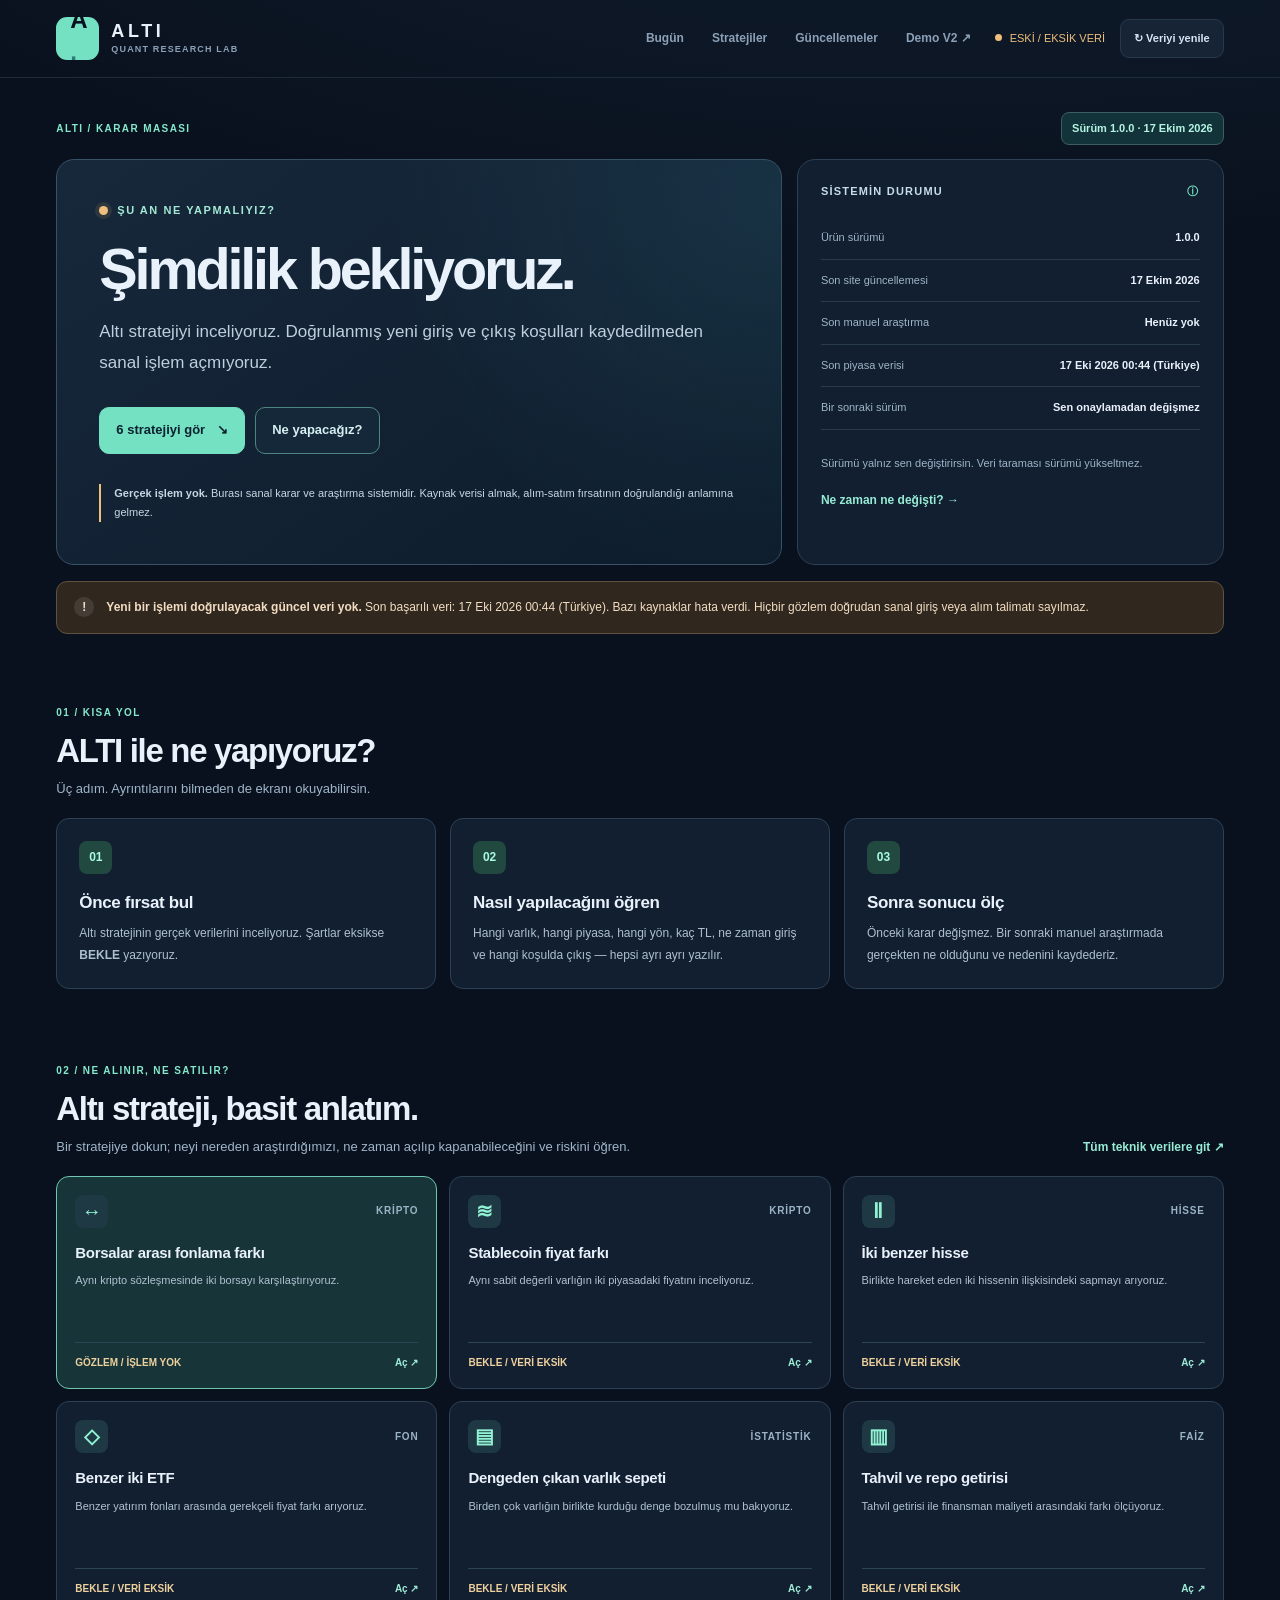
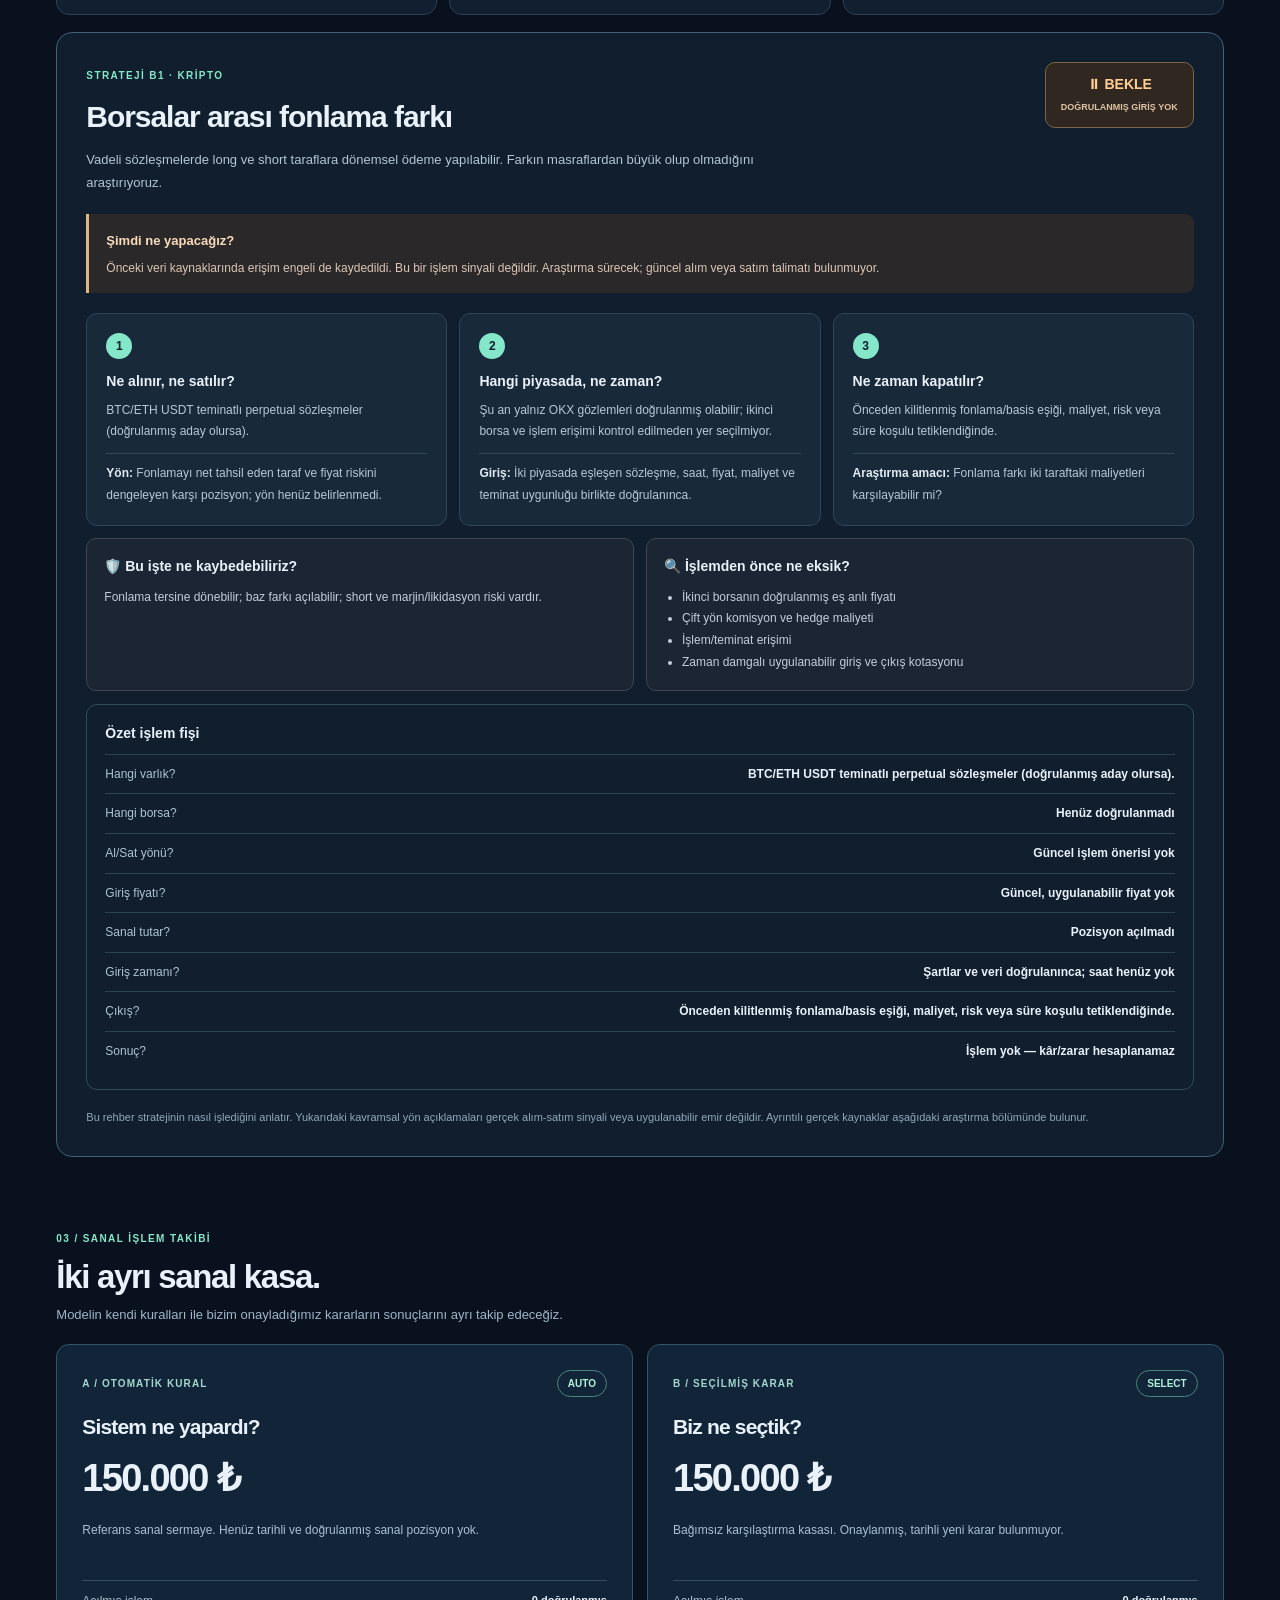
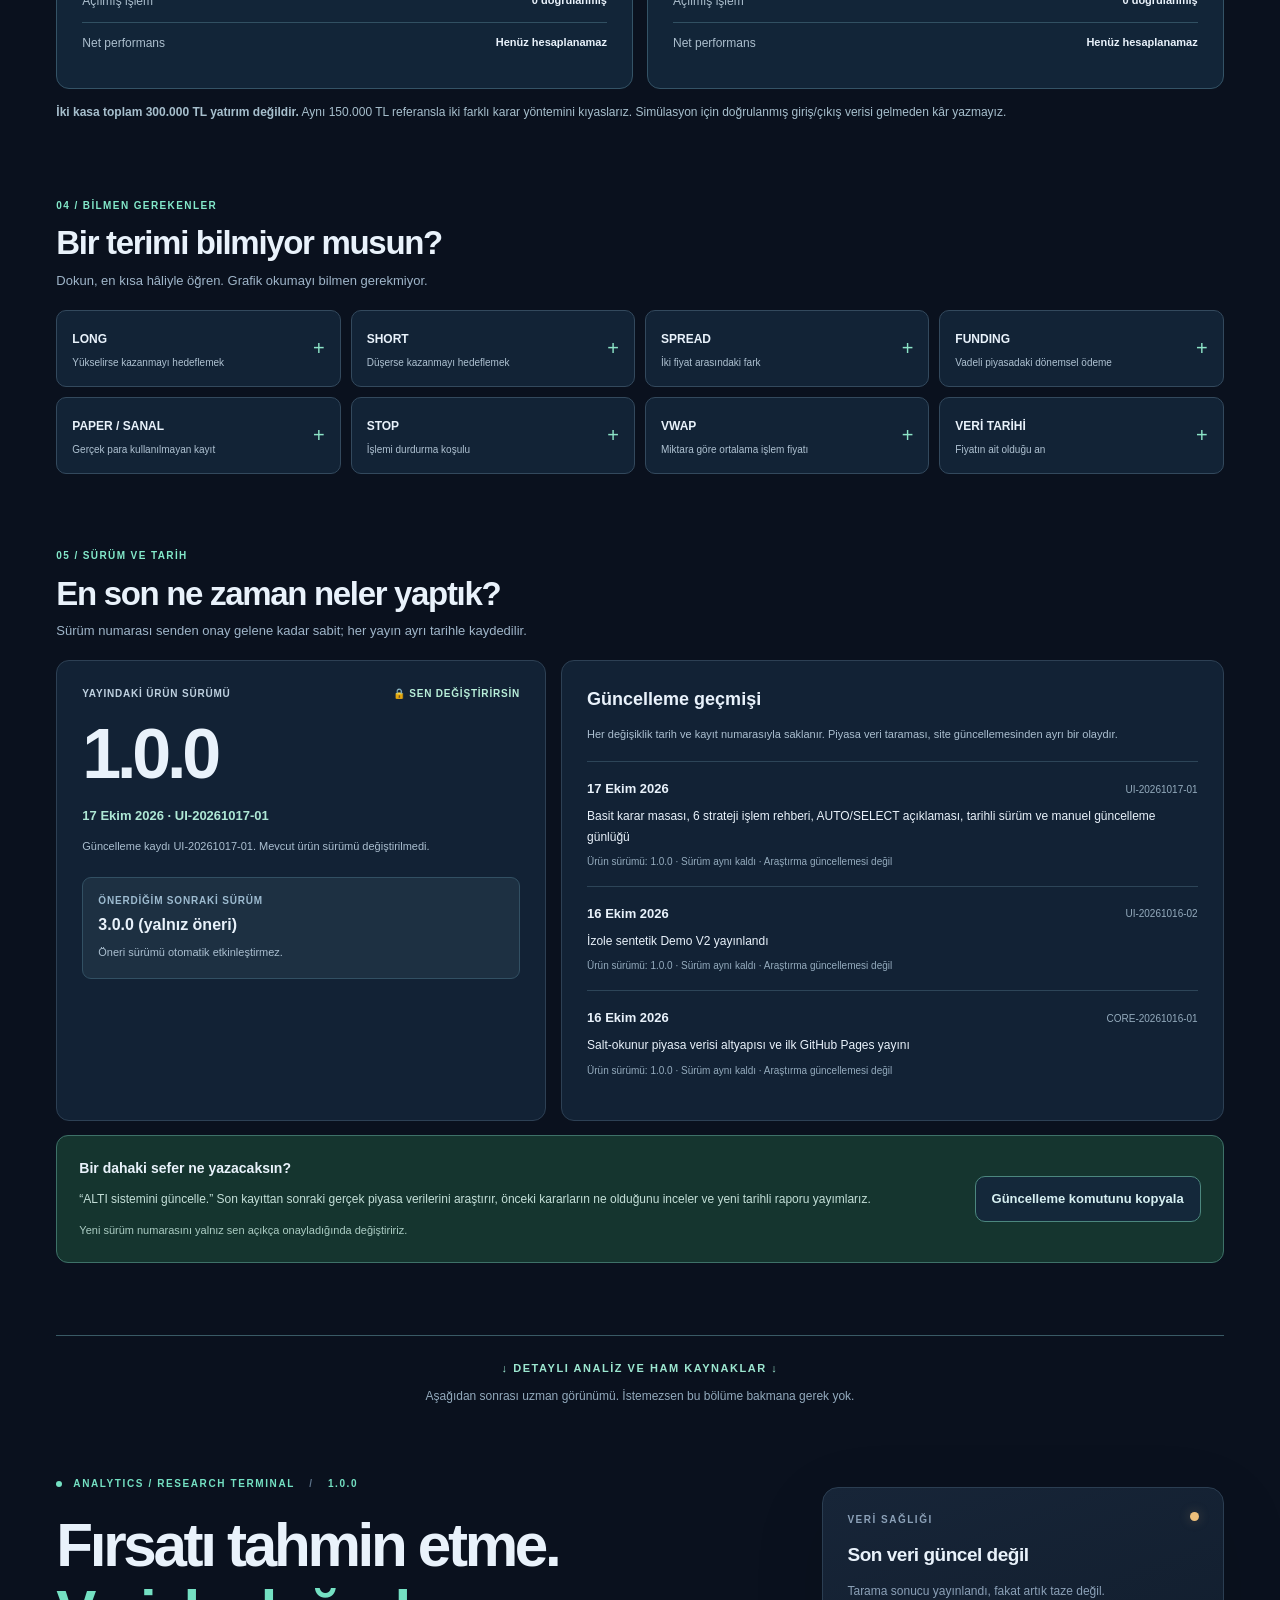
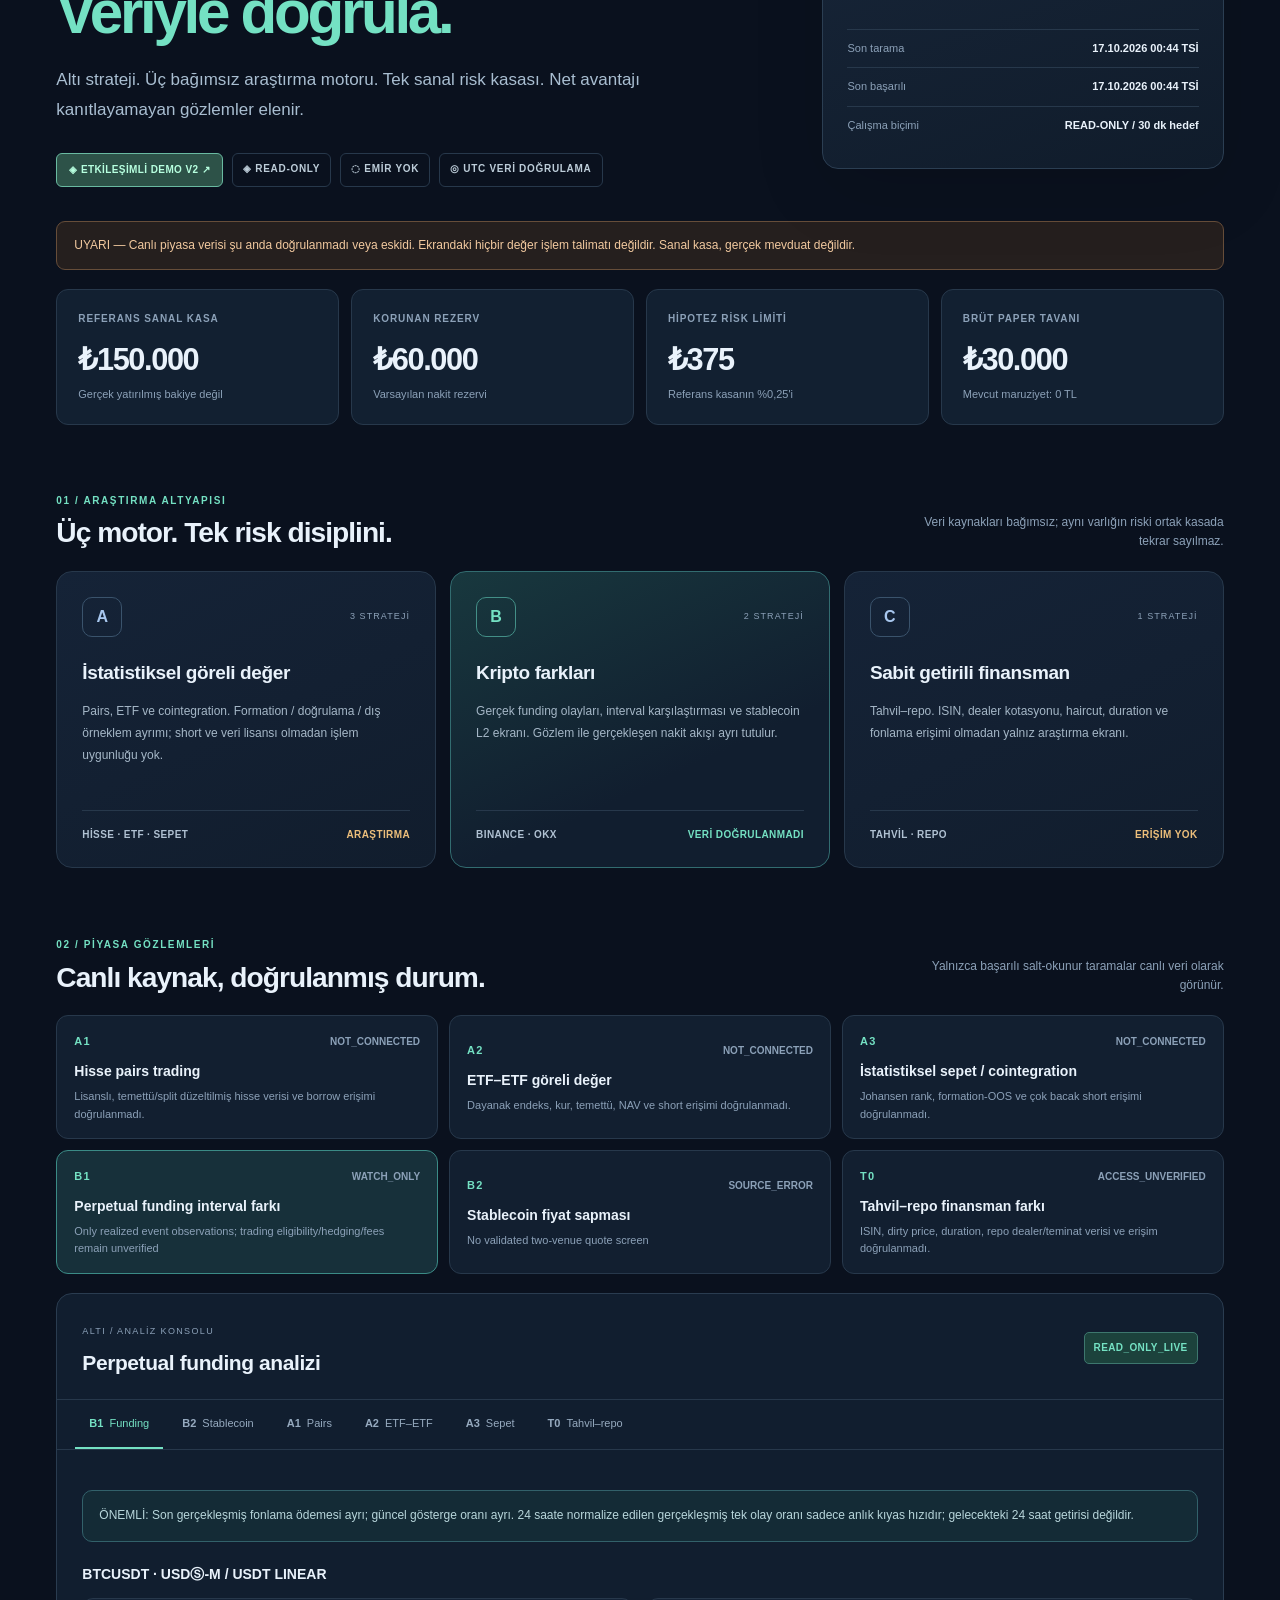
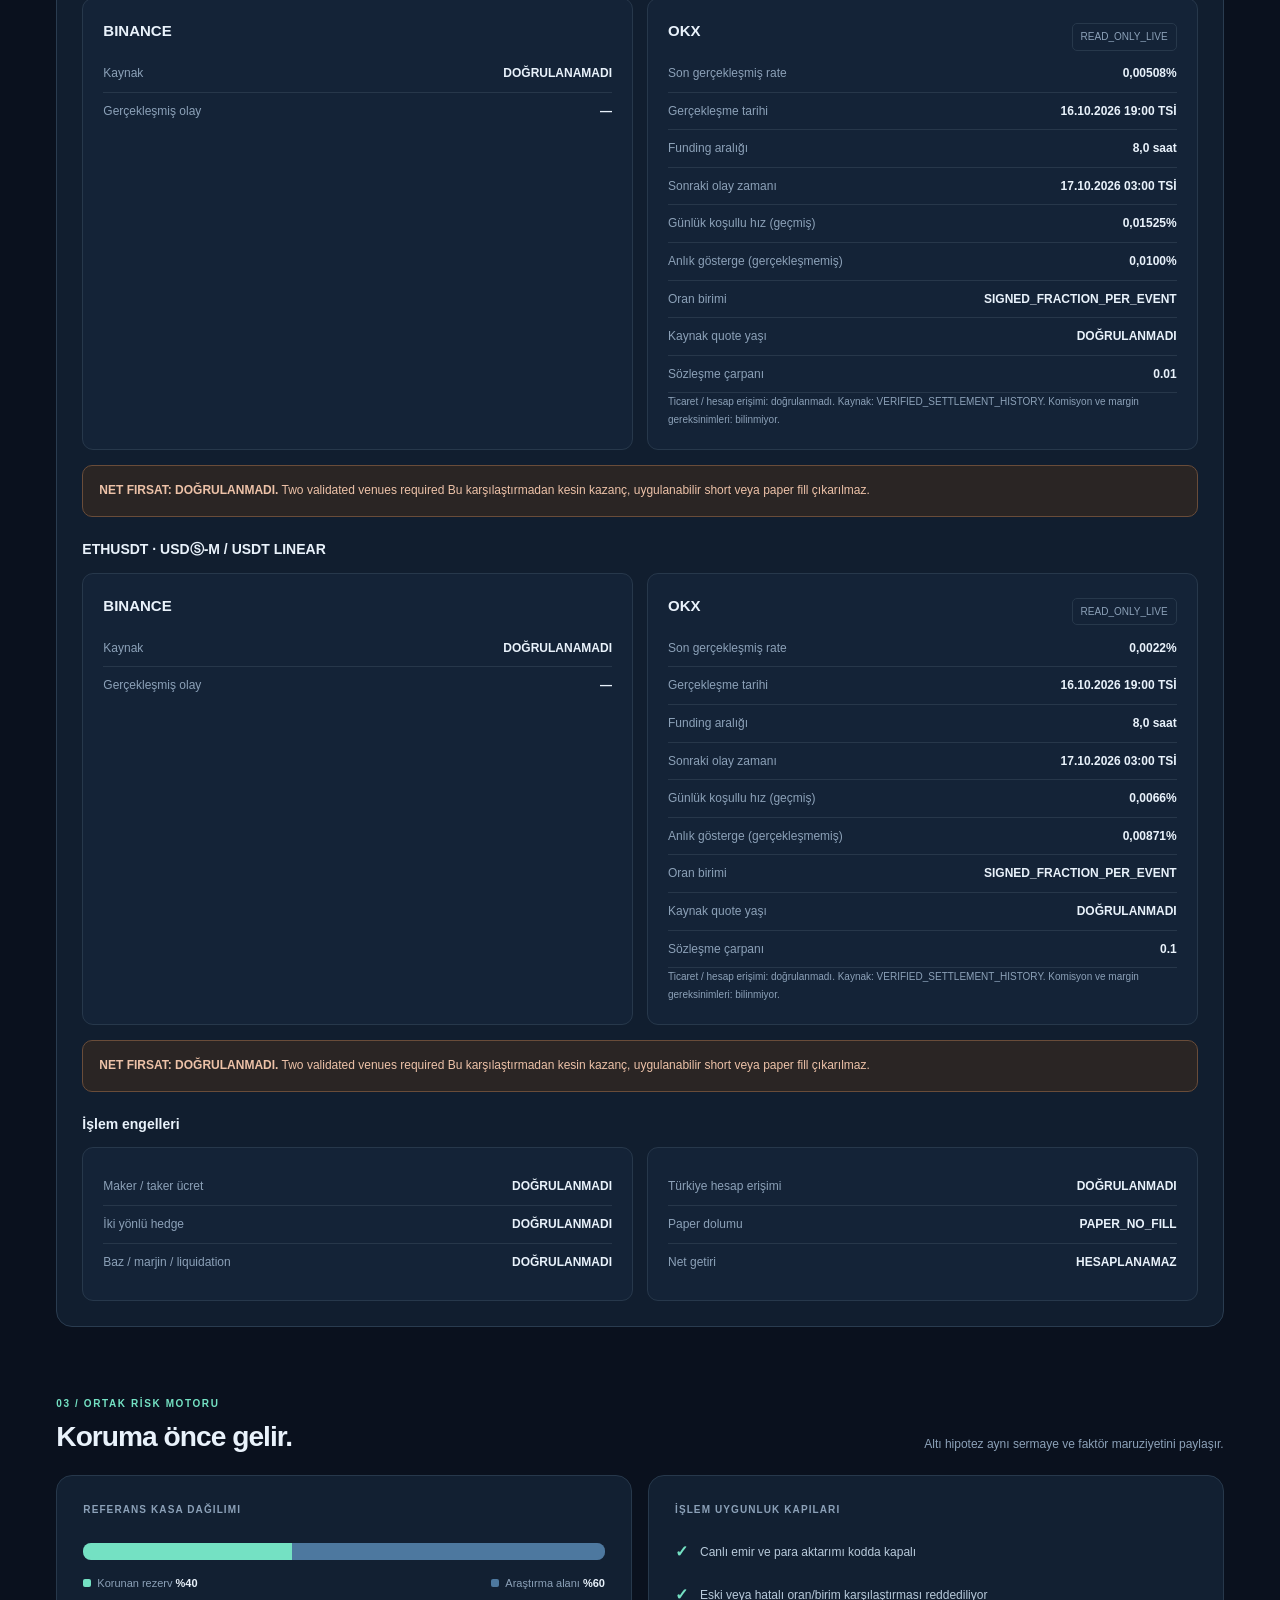
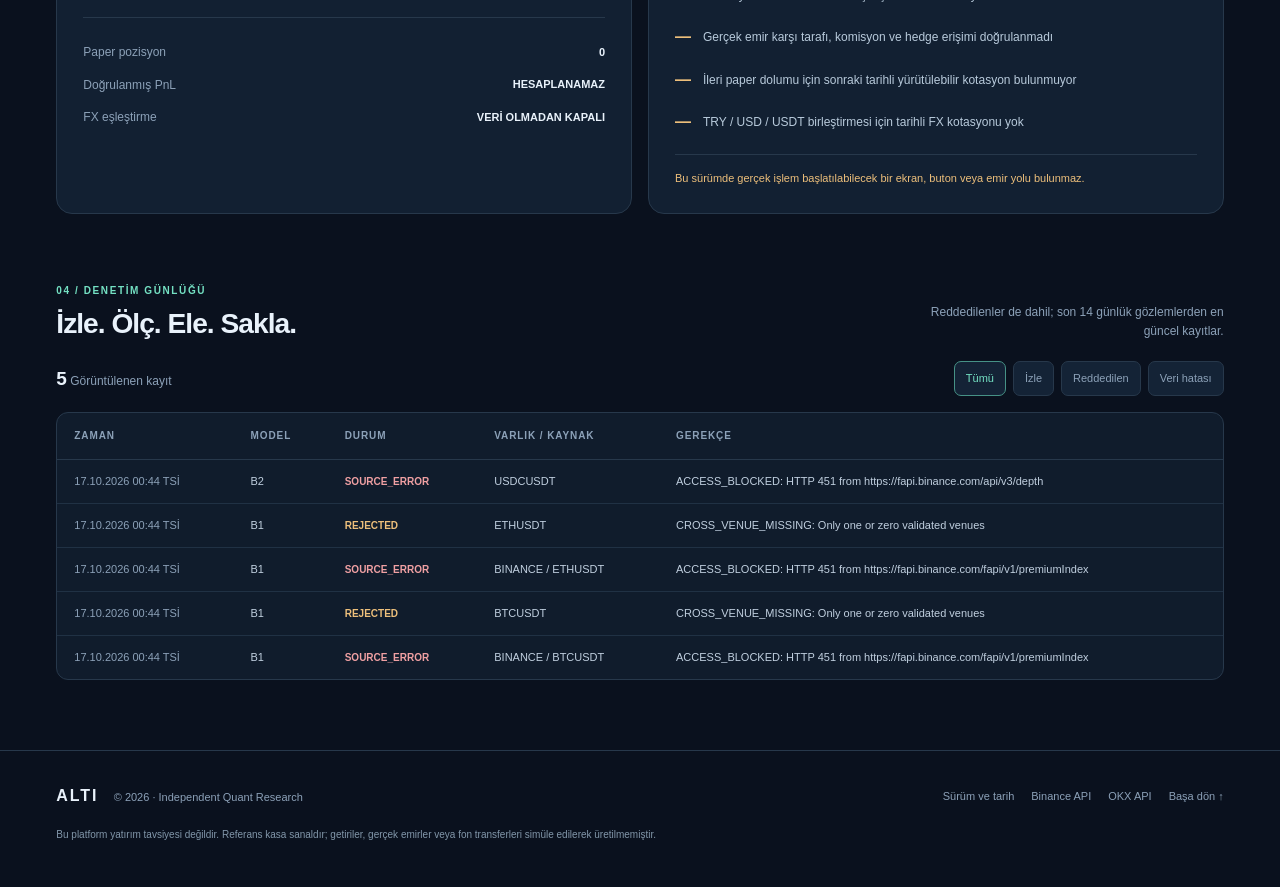
==== commit 34840493: "feat(ui): beginner decision cards, dated manual version ledger [ui-only]" ====
--- a/site/index.html
+++ b/site/index.html
@@ -3,22 +3,82 @@
 <head>
 <meta charset="utf-8"><meta name="viewport" content="width=device-width,initial-scale=1">
 <meta name="theme-color" content="#0b1424">
+<meta name="color-scheme" content="dark">
 <meta name="description" content="ALTI Quant Research Lab — altı strateji, üç bağımsız araştırma motoru, ortak risk ve salt okunur piyasa analizi.">
 <title>ALTI — Quant Research Lab</title>
 <link rel="stylesheet" href="styles.css">
 <script defer src="app.js"></script>
+<script defer src="guide.js"></script>
 </head>
 <body>
 <div class="app">
 <header class="topbar">
   <div class="brand"><span class="brandmark">A<span>·</span></span><div><strong>ALTI</strong><small>QUANT RESEARCH LAB</small></div></div>
-  <nav aria-label="Sayfa bölümleri" class="toplinks"><a href="demo/" style="color:#78dfc2;font-weight:850">◈ Demo V2</a><a href="#motorlar">Motorlar</a><a href="#arastirma">Analiz</a><a href="#kayitlar">Gözlemler</a></nav>
+  <nav aria-label="Sayfa bölümleri" class="toplinks"><a href="#bugun">Bugün</a><a href="#firsatlar">Stratejiler</a><a href="#surum">Güncellemeler</a><a href="demo/">Demo V2 ↗</a></nav>
   <div class="topend"><span id="top-signal" class="live-dot">Veri bekleniyor</span><button type="button" class="refresh" id="refresh" title="Yayımlanmış son veriyi yeniden yükle">↻ <span>Veriyi yenile</span></button></div>
 </header>
 <main>
+<section id="bugun" class="simple-dashboard" aria-labelledby="simple-title">
+ <div class="simple-topline"><span class="simple-eyebrow">ALTI / KARAR MASASI</span><span class="simple-version" id="quick-version">Sürüm: Yükleniyor…</span></div>
+ <div class="simple-grid">
+  <div class="simple-main-card">
+   <div class="simple-now-title"><span class="now-dot" aria-hidden="true"></span> ŞU AN NE YAPMALIYIZ?</div>
+   <h1 id="simple-title">Şimdilik bekliyoruz.</h1>
+   <p class="simple-lead" id="simple-description">Altı stratejiyi inceliyoruz. Doğrulanmış yeni giriş ve çıkış koşulları kaydedilmeden sanal işlem açmıyoruz.</p>
+   <div class="simple-actions"><a class="simple-primary" href="#firsatlar">6 stratejiyi gör <span aria-hidden="true">↘</span></a><a class="simple-secondary" href="#yapilacaklar">Ne yapacağız?</a></div>
+   <div class="simple-caution" role="status"><b>Gerçek işlem yok.</b> Burası sanal karar ve araştırma sistemidir. Kaynak verisi almak, alım-satım fırsatının doğrulandığı anlamına gelmez.</div>
+  </div>
+  <aside class="simple-side-card" aria-label="Güncelleme ve veri bilgisi">
+   <div class="side-heading">SİSTEMİN DURUMU <span class="mini-info">ⓘ</span></div>
+   <div class="meta-row"><span>Ürün sürümü</span><strong id="system-version">1.0.0</strong></div>
+   <div class="meta-row"><span>Son site güncellemesi</span><strong id="site-updated">—</strong></div>
+   <div class="meta-row"><span>Son manuel araştırma</span><strong id="research-updated">Henüz yok</strong></div>
+   <div class="meta-row"><span>Son piyasa verisi</span><strong id="feed-updated">—</strong></div>
+   <div class="meta-row"><span>Bir sonraki sürüm</span><strong id="next-version">Onay bekliyor</strong></div>
+   <p class="simple-note">Sürümü yalnız sen değiştirirsin. Veri taraması sürümü yükseltmez.</p>
+   <a class="minor-link" href="#surum">Ne zaman ne değişti? →</a>
+  </aside>
+ </div>
+ <div class="simple-alert" id="data-simple-alert" role="status"><span class="alert-icon">i</span><span>Raporun veri kalitesi ve son güncelleme tarihi kontrol ediliyor. Yalnız tarihli, doğrulanmış kararlar işlem listesine girer.</span></div>
+</section>
+<section class="simple-section" id="yapilacaklar" aria-labelledby="how-title">
+ <div class="simple-section-head"><div><span class="simple-index">01 / KISA YOL</span><h2 id="how-title">ALTI ile ne yapıyoruz?</h2><p>Üç adım. Ayrıntılarını bilmeden de ekranı okuyabilirsin.</p></div></div>
+ <div class="step-grid">
+  <article class="step-card"><span class="step-no">01</span><h3>Önce fırsat bul</h3><p>Altı stratejinin gerçek verilerini inceliyoruz. Şartlar eksikse <b>BEKLE</b> yazıyoruz.</p></article>
+  <article class="step-card"><span class="step-no">02</span><h3>Nasıl yapılacağını öğren</h3><p>Hangi varlık, hangi piyasa, hangi yön, kaç TL, ne zaman giriş ve hangi koşulda çıkış — hepsi ayrı ayrı yazılır.</p></article>
+  <article class="step-card"><span class="step-no">03</span><h3>Sonra sonucu ölç</h3><p>Önceki karar değişmez. Bir sonraki manuel araştırmada gerçekten ne olduğunu ve nedenini kaydederiz.</p></article>
+ </div>
+</section>
+<section class="simple-section" id="firsatlar" aria-labelledby="op-title">
+ <div class="simple-section-head"><div><span class="simple-index">02 / NE ALINIR, NE SATILIR?</span><h2 id="op-title">Altı strateji, basit anlatım.</h2><p>Bir stratejiye dokun; neyi nereden araştırdığımızı, ne zaman açılıp kapanabileceğini ve riskini öğren.</p></div><a class="simple-text-link" href="#arastirma">Tüm teknik verilere git ↗</a></div>
+ <div class="guide-grid" id="guide-grid" aria-label="Altı stratejiyi seç"></div>
+ <article class="guide-detail" id="guide-detail" aria-live="polite" aria-label="Seçili strateji açıklaması"></article>
+</section>
+<section class="simple-section" id="portfoyler" aria-labelledby="dual-title">
+ <div class="simple-section-head"><div><span class="simple-index">03 / SANAL İŞLEM TAKİBİ</span><h2 id="dual-title">İki ayrı sanal kasa.</h2><p>Modelin kendi kuralları ile bizim onayladığımız kararların sonuçlarını ayrı takip edeceğiz.</p></div></div>
+ <div class="dual-grid">
+  <article class="dual-card"><div class="dual-header"><span class="dual-kicker">A / OTOMATİK KURAL</span><span class="dual-pill">AUTO</span></div><h3>Sistem ne yapardı?</h3><strong class="dual-money">150.000 ₺</strong><p>Referans sanal sermaye. Henüz tarihli ve doğrulanmış sanal pozisyon yok.</p><div class="dual-line"><span>Açılmış işlem</span><b>0 doğrulanmış</b></div><div class="dual-line"><span>Net performans</span><b>Henüz hesaplanamaz</b></div></article>
+  <article class="dual-card"><div class="dual-header"><span class="dual-kicker">B / SEÇİLMİŞ KARAR</span><span class="dual-pill">SELECT</span></div><h3>Biz ne seçtik?</h3><strong class="dual-money">150.000 ₺</strong><p>Bağımsız karşılaştırma kasası. Onaylanmış, tarihli yeni karar bulunmuyor.</p><div class="dual-line"><span>Açılmış işlem</span><b>0 doğrulanmış</b></div><div class="dual-line"><span>Net performans</span><b>Henüz hesaplanamaz</b></div></article>
+ </div>
+ <p class="simple-footnote"><b>İki kasa toplam 300.000 TL yatırım değildir.</b> Aynı 150.000 TL referansla iki farklı karar yöntemini kıyaslarız. Simülasyon için doğrulanmış giriş/çıkış verisi gelmeden kâr yazmayız.</p>
+</section>
+<section class="simple-section" aria-labelledby="terms-title">
+ <div class="simple-section-head"><div><span class="simple-index">04 / BİLMEN GEREKENLER</span><h2 id="terms-title">Bir terimi bilmiyor musun?</h2><p>Dokun, en kısa hâliyle öğren. Grafik okumayı bilmen gerekmiyor.</p></div></div>
+ <div class="glossary" id="glossary"></div>
+</section>
+<section class="simple-section release-section" id="surum" aria-labelledby="release-title">
+ <div class="simple-section-head"><div><span class="simple-index">05 / SÜRÜM VE TARİH</span><h2 id="release-title">En son ne zaman neler yaptık?</h2><p>Sürüm numarası senden onay gelene kadar sabit; her yayın ayrı tarihle kaydedilir.</p></div></div>
+ <div class="release-grid">
+  <article class="release-current"><div class="release-head"><span>YAYINDAKİ ÜRÜN SÜRÜMÜ</span><span class="lock-label">🔒 SEN DEĞİŞTİRİRSİN</span></div><div id="release-number" class="release-number">1.0.0</div><div id="release-date" class="release-date">17 Ekim 2026 · site güncellemesi</div><p id="release-message">Arayüz sadeleştirildi; ürün sürümü otomatik yükseltilmedi.</p><div class="recommendation"><span>ÖNERDİĞİM SONRAKİ SÜRÜM</span><strong id="release-proposal">Onaylanmadı</strong><p>Öneri sürümü otomatik etkinleştirmez.</p></div></article>
+  <article class="release-history"><h3>Güncelleme geçmişi</h3><p class="tiny-simple">Her değişiklik tarih ve kayıt numarasıyla saklanır. Piyasa veri taraması, site güncellemesinden ayrı bir olaydır.</p><ol id="release-list" class="release-list"><li>Güncelleme kayıtları yükleniyor…</li></ol></article>
+ </div>
+ <div class="manual-command"><div><b>Bir dahaki sefer ne yazacaksın?</b><p>“ALTI sistemini güncelle.” Son kayıttan sonraki gerçek piyasa verilerini araştırır, önceki kararların ne olduğunu inceler ve yeni tarihli raporu yayımlarız.</p><small>Yeni sürüm numarasını yalnız sen açıkça onayladığında değiştiririz.</small></div><button type="button" id="copy-command" class="simple-secondary">Güncelleme komutunu kopyala</button></div>
+</section>
+<div class="advanced-divider" id="teknik"><span>↓ DETAYLI ANALİZ VE HAM KAYNAKLAR ↓</span><p>Aşağıdan sonrası uzman görünümü. İstemezsen bu bölüme bakmana gerek yok.</p></div>
+
 <section class="hero">
   <div class="hero-left">
-   <span class="eyebrow"><span class="micro-dot"></span> ANALYTICS / RESEARCH TERMINAL <span class="slash">/</span> v1.0</span>
+   <span class="eyebrow"><span class="micro-dot"></span> ANALYTICS / RESEARCH TERMINAL <span class="slash">/</span> <span id="hero-product-version">1.0.0</span></span>
    <h1>Fırsatı tahmin etme.<br><em>Veriyle doğrula.</em></h1>
    <p class="lead">Altı strateji. Üç bağımsız araştırma motoru. Tek sanal risk kasası. Net avantajı kanıtlayamayan gözlemler elenir.</p>
    <div class="hero-tags"><a href="demo/" class="demo-v2-link" aria-label="Etkileşimli sentetik Demo V2'yi aç">◈ ETKİLEŞİMLİ DEMO V2 ↗</a><span>◈ READ-ONLY</span><span>◌ EMİR YOK</span><span>◎ UTC VERİ DOĞRULAMA</span></div>
@@ -75,6 +135,7 @@
  <div class="log-wrap"><table><thead><tr><th>ZAMAN</th><th>MODEL</th><th>DURUM</th><th>VARLIK / KAYNAK</th><th>GEREKÇE</th></tr></thead><tbody id="log-rows"><tr><td colspan="5">İlk gerçek tarama bekleniyor.</td></tr></tbody></table></div>
 </section>
 </main>
-<footer><div class="footer-brand">ALTI <span>© 2026 · Independent Quant Research</span></div><div class="footer-links"><a target="_blank" rel="noopener" href="https://developers.binance.com/docs/derivatives/usds-margined-futures/market-data/rest-api/Get-Funding-Rate-History">Binance API</a><a target="_blank" rel="noopener" href="https://www.okx.com/docs-v5/en/">OKX API</a><a href="#motorlar">Başa dön ↑</a></div><p>Bu platform yatırım tavsiyesi değildir. Referans kasa sanaldır; getiriler, gerçek emirler veya fon transferleri simüle edilerek üretilmemiştir.</p></footer>
+<footer><div class="footer-brand">ALTI <span>© 2026 · Independent Quant Research</span></div><div class="footer-links"><a href="#surum">Sürüm ve tarih</a><a target="_blank" rel="noopener" href="https://developers.binance.com/docs/derivatives/usds-margined-futures/market-data/rest-api/Get-Funding-Rate-History">Binance API</a><a target="_blank" rel="noopener" href="https://www.okx.com/docs-v5/en/">OKX API</a><a href="#motorlar">Başa dön ↑</a></div><p>Bu platform yatırım tavsiyesi değildir. Referans kasa sanaldır; getiriler, gerçek emirler veya fon transferleri simüle edilerek üretilmemiştir.</p></footer>
 </div>
+<nav class="mobile-nav" aria-label="Mobil hızlı menü"><a href="#bugun">◉<span>Bugün</span></a><a href="#firsatlar">⌕<span>Stratejiler</span></a><a href="#portfoyler">◈<span>Kasalar</span></a><a href="#surum">◷<span>Güncellemeler</span></a></nav>
 </body></html>
--- a/site/styles.css
+++ b/site/styles.css
@@ -6,3 +6,14 @@
 @media(prefers-reduced-motion:reduce){html{scroll-behavior:auto}}
 /* Demo V2 is deliberately isolated from read-only live dashboard. */
 .demo-v2-link{display:inline-flex;align-items:center;text-decoration:none;background:#2d5248!important;color:#b7ffdf!important;border:1px solid #69baa1!important;border-radius:6px;padding:8px 12px;font-size:10px;font-weight:850;letter-spacing:.04em}.demo-v2-link:hover{background:#3e7565!important}
+/* ==========================================================
+   Beginner-first decision center and user-controlled releases
+   Product version is intentionally not read from the market scan.
+   ========================================================== */
+:root{--guide:#101e2e;--guideEdge:#2d4054;--guideSoft:#9fb5c9}
+.simple-dashboard,.simple-section{scroll-margin-top:32px}.simple-dashboard{padding:34px 0 16px}.simple-topline{display:flex;justify-content:space-between;align-items:center;gap:14px;margin-bottom:14px}.simple-eyebrow,.simple-index{font-size:10px;letter-spacing:.14em;font-weight:850;color:#83e9ca}.simple-version{padding:7px 10px;border-radius:8px;border:1px solid #3d5d60;background:#123339;color:#b5f4e3;font-size:11px;font-weight:800}.simple-grid{display:grid;grid-template-columns:minmax(0,1.7fr) minmax(280px,1fr);gap:15px}.simple-main-card{background:radial-gradient(circle at 100% 10%,rgba(55,134,151,.17),transparent 48%),linear-gradient(145deg,#17283b,#0d1c2c);border:1px solid #375266;border-radius:18px;padding:clamp(22px,3.3vw,42px);min-width:0}.simple-now-title{font-size:11px;font-weight:900;color:#a3e9d4;letter-spacing:.14em;display:flex;align-items:center;gap:9px}.now-dot{width:9px;height:9px;display:inline-block;border-radius:50%;background:#efbf7b;box-shadow:0 0 0 4px rgba(239,191,123,.1)}.simple-main-card h1{font-size:clamp(36px,4.5vw,63px);line-height:1.08;letter-spacing:-.055em;margin:19px 0 13px;max-width:620px}.simple-lead{color:#becfdf;font-size:clamp(14px,1.55vw,17px);line-height:1.8;max-width:650px}.simple-actions{display:flex;align-items:center;gap:10px;flex-wrap:wrap;margin-top:29px}.simple-primary,.simple-secondary{border-radius:10px;padding:12px 16px;display:inline-flex;gap:12px;align-items:center;justify-content:center;text-decoration:none;font-size:13px;font-weight:850;border:1px solid #4c877f}.simple-primary{background:var(--mint);color:#0b2230;border-color:var(--mint)}.simple-primary:hover{background:#98ecd4}.simple-secondary{background:#14283a;color:#d6eff1;cursor:pointer}.simple-secondary:hover{background:#23445a}.simple-caution{margin-top:30px;color:#c9d6e3;font-size:11px;line-height:1.75;max-width:650px;border-left:2px solid var(--amber);padding-left:13px}.simple-side-card{border:1px solid var(--guideEdge);background:#111f30;border-radius:18px;padding:23px}.side-heading{font-weight:850;font-size:11px;letter-spacing:.11em;color:#c7dce9;margin-bottom:17px;display:flex;justify-content:space-between}.mini-info{color:var(--mint)}.meta-row{display:flex;justify-content:space-between;gap:12px;padding:12px 0;border-bottom:1px solid #283b4d;align-items:start}.meta-row span{font-size:11px;color:var(--guideSoft)}.meta-row strong{font-size:11px;text-align:right;max-width:58%;overflow-wrap:anywhere;line-height:1.6}.simple-note{font-size:11px;color:var(--guideSoft);line-height:1.8;padding:13px 0 2px}.minor-link,.simple-text-link{color:#96ecd5;text-decoration:none;font-size:12px;font-weight:750}.minor-link:hover,.simple-text-link:hover{text-decoration:underline}.simple-alert{display:flex;gap:12px;align-items:flex-start;background:#30281f;border:1px solid #61503e;color:#f2dcc2;border-radius:11px;padding:15px 17px;font-size:12px;line-height:1.75;margin:16px 0 0}.simple-alert.data-fresh{background:#16332f;border-color:#3e7970;color:#c2f6e3}.alert-icon{flex:0 0 20px;display:grid;place-items:center;background:rgba(255,255,255,.1);border-radius:50%;width:20px;height:20px;font-weight:900}.simple-section{margin:49px 0 68px}.simple-section-head{display:flex;justify-content:space-between;align-items:end;gap:15px;margin-bottom:19px}.simple-section-head h2{font-size:clamp(24px,3vw,33px);letter-spacing:-.04em;margin:7px 0 2px;line-height:1.2}.simple-section-head p{font-size:13px;color:var(--guideSoft);margin:8px 0 0;max-width:690px}.step-grid{display:grid;grid-template-columns:repeat(3,minmax(0,1fr));gap:14px}.step-card{background:#111f30;border:1px solid var(--guideEdge);padding:22px;border-radius:13px}.step-no{display:grid;place-content:center;width:33px;height:33px;color:#a8fae2;border-radius:8px;background:#214940;font-weight:850;font-size:12px}.step-card h3{font-size:17px;margin:16px 0 7px;letter-spacing:-.02em}.step-card p{color:#aebfd2;font-size:12px;line-height:1.8;margin:0}.guide-grid{display:grid;grid-template-columns:repeat(3,minmax(0,1fr));gap:12px;margin-bottom:17px}.guide-tile{text-align:left;padding:18px;background:#121f31;border:1px solid var(--guideEdge);border-radius:13px;color:var(--text);min-width:0;transition:border-color .16s,background .16s}.guide-tile:hover,.guide-tile.selected{border-color:#70c7b1;background:#173438}.guide-tile-top{display:flex;align-items:center;justify-content:space-between;gap:9px}.guide-symbol{display:grid;place-content:center;width:33px;height:33px;border-radius:8px;background:#1e3943;color:#91f1d3;font-size:20px;font-weight:850}.guide-category{font-weight:800;font-size:10px;letter-spacing:.08em;color:#9bb3c6}.guide-tile>strong{display:block;font-size:15px;margin-top:13px;letter-spacing:-.02em}.guide-tile p{font-size:11px;line-height:1.65;color:#b0c2d0;margin:7px 0 19px;min-height:52px}.guide-tile-foot{display:flex;align-items:center;justify-content:space-between;gap:8px;border-top:1px solid #2b4651;padding-top:12px;color:#efd19d;font-size:10px;font-weight:800}.guide-tile-foot span:last-child{color:#9debd5;white-space:nowrap}.guide-detail{background:#101e2d;border:1px solid #416174;border-radius:16px;padding:clamp(17px,2.5vw,29px);scroll-margin-top:18px}.guide-detail-head{display:flex;align-items:flex-start;justify-content:space-between;gap:20px}.guide-detail-head h3{font-size:clamp(22px,3vw,30px);letter-spacing:-.035em;margin:7px 0 7px}.guide-detail-head p{color:#b3c5d6;font-size:13px;line-height:1.8;margin:0;max-width:730px}.stop-flag{font-size:14px;line-height:1.5;color:#ffcf95;border:1px solid #7a654a;background:#302820;padding:11px 15px;border-radius:10px;font-weight:900;text-align:center;white-space:nowrap}.stop-flag small{font-size:9px;font-weight:800;color:#dec2a5}.guide-result{margin:20px 0;border-left:3px solid #dfb77d;background:#2a2828;padding:14px 17px;border-radius:0 9px 9px 0}.guide-result b{font-size:13px;color:#f8dbba}.guide-result p{font-size:12px;color:#ddc6b7;margin:5px 0 0;line-height:1.75}.guide-explain-grid{display:grid;grid-template-columns:repeat(3,minmax(0,1fr));gap:12px}.guide-explain{background:#18293a;border:1px solid #2d4659;border-radius:11px;padding:19px}.guide-explain-number{color:#081d2b;background:#85e7ca;border-radius:50%;display:grid;place-content:center;font-size:12px;font-weight:850;width:26px;height:26px}.guide-explain h4{font-size:14px;margin:12px 0 7px}.guide-explain p,.guide-small{font-size:12px;line-height:1.8;color:#b7c9d7}.guide-explain p{margin:0 0 10px}.guide-small{border-top:1px solid #30485b;padding-top:9px}.guide-small b{color:#e1ecf4}.guide-columns{display:grid;grid-template-columns:1fr 1fr;gap:12px;margin-top:12px}.guide-columns>div{padding:17px;border:1px solid #3e4652;border-radius:10px;background:#1b2533}.guide-columns h4,.instruction-table h4{font-size:14px;margin:0 0 9px}.guide-columns p,.guide-columns li{font-size:12px;color:#c2cedd;line-height:1.8}.guide-columns p{margin:0}.guide-columns ul{margin:0;padding-left:18px}.instruction-table{border:1px solid #304b5a;border-radius:11px;padding:18px;margin-top:13px}.guide-row{display:flex;align-items:flex-start;justify-content:space-between;gap:15px;font-size:12px;padding:10px 0;border-top:1px solid #2b4252}.guide-row span{color:#adc4d4;flex:0 0 30%}.guide-row strong{text-align:right;max-width:68%;font-weight:700}.guide-legal{font-size:11px;color:#91a9ba;line-height:1.8;margin:18px 0 0}.dual-grid{display:grid;grid-template-columns:1fr 1fr;gap:14px}.dual-card{background:#122538;border:1px solid #345366;border-radius:13px;padding:25px}.dual-header{display:flex;justify-content:space-between;align-items:center;gap:10px}.dual-kicker{font-size:10px;letter-spacing:.11em;font-weight:800;color:#a3d6ce}.dual-pill{border-radius:30px;padding:5px 10px;border:1px solid #4a867e;color:#b0f0da;font-size:10px;font-weight:900}.dual-card h3{font-size:21px;letter-spacing:-.04em;margin:14px 0 5px}.dual-money{display:block;font-size:clamp(27px,3.1vw,38px);letter-spacing:-.045em}.dual-card p{font-size:12px;color:#a9c0cf;line-height:1.75;min-height:48px}.dual-line{display:flex;justify-content:space-between;gap:15px;border-top:1px solid #315062;padding:11px 0;font-size:12px}.dual-line span{color:#acbfce}.dual-line b{font-size:11px;text-align:right}.simple-footnote{font-size:12px;color:#a7bfcd;line-height:1.8;margin:13px 0 0}.glossary{display:grid;grid-template-columns:repeat(4,minmax(0,1fr));gap:10px}.term-card{background:#122336;border:1px solid #33495d;border-radius:10px;padding:0;min-width:0}.term-card[open]{border-color:#69b7a6}.term-card summary{display:flex;align-items:center;justify-content:space-between;cursor:pointer;list-style:none;gap:8px;padding:15px}.term-card summary::-webkit-details-marker{display:none}.term-card summary span{display:block;min-width:0}.term-card summary strong{font-size:12px}.term-card summary small{font-size:10px;color:#afc2d2;display:block;line-height:1.7;margin-top:3px}.term-more{font-size:20px;color:#8ce4c7;font-weight:500}.term-card[open] .term-more{transform:rotate(45deg)}.term-card>p{padding:0 15px 16px;color:#c5d4df;font-size:11px;line-height:1.8;margin:0}.release-grid{display:grid;grid-template-columns:minmax(0,.85fr) minmax(0,1.15fr);gap:15px}.release-current,.release-history{border:1px solid var(--guideEdge);background:#122235;border-radius:13px;padding:25px}.release-head{display:flex;justify-content:space-between;gap:13px;align-items:center;color:#bed0df;font-size:10px;letter-spacing:.08em;font-weight:850}.lock-label{color:#b8efd9;white-space:nowrap}.release-number{font-size:clamp(44px,6vw,70px);letter-spacing:-.06em;line-height:1.2;font-weight:900;margin:10px 0}.release-date{font-size:13px;color:#aee8d5;font-weight:800}.release-current>p,.recommendation p,.tiny-simple{font-size:11px;color:#abbfd0;line-height:1.8}.recommendation{background:#1d3042;border-radius:9px;padding:15px;margin-top:20px;border:1px solid #325063}.recommendation span{display:block;font-size:10px;color:#9dbbd0;letter-spacing:.08em;font-weight:850}.recommendation strong{font-size:16px;display:block;margin-top:5px}.recommendation p{margin:5px 0 0}.release-history h3{font-size:18px;margin:0 0 5px}.release-list{list-style:none;padding:0;margin:16px 0 0}.release-list li{display:grid;gap:6px;border-top:1px solid #2d4558;padding:16px 0;font-size:12px;line-height:1.7}.release-list-top{display:flex;align-items:center;justify-content:space-between;gap:10px}.release-list-top b{font-size:13px}.release-list-top small,.release-list li>small{font-size:10px;color:#94abbd}.manual-command{margin-top:14px;padding:20px 22px;border:1px solid #3e7168;border-radius:12px;background:#15352f;display:flex;align-items:center;justify-content:space-between;gap:24px}.manual-command b{font-size:14px}.manual-command p{font-size:12px;line-height:1.7;color:#c4dfd8;margin:8px 0}.manual-command small{font-size:11px;color:#accdc4}.manual-command button{flex-shrink:0}.advanced-divider{border-top:1px solid #395a65;display:grid;place-items:center;text-align:center;margin:72px 0 0;padding:24px 12px 0}.advanced-divider span{font-weight:900;font-size:11px;letter-spacing:.14em;color:#9ce7d0}.advanced-divider p{margin:10px 0 0;font-size:12px;color:#93aabd}.mobile-nav{display:none}
+@media(max-width:1150px){.guide-grid{grid-template-columns:repeat(2,minmax(0,1fr))}.glossary{grid-template-columns:repeat(2,minmax(0,1fr))}.simple-grid{grid-template-columns:minmax(0,1.2fr) minmax(270px,1fr)}}
+@media(max-width:800px){.simple-grid,.release-grid,.dual-grid{grid-template-columns:1fr}.step-grid,.guide-explain-grid{grid-template-columns:1fr}.guide-explain-grid{gap:9px}.guide-explain{padding:16px}.guide-explain p{margin-bottom:4px}.guide-columns{grid-template-columns:1fr}.simple-side-card{padding:20px}.simple-section{margin:43px 0 57px}}
+@media(max-width:750px){.simple-dashboard{padding-top:22px}.simple-main-card{padding:24px 19px}.simple-main-card h1{font-size:clamp(36px,10vw,53px)}.simple-alert{font-size:11px}.guide-grid{grid-template-columns:1fr 1fr;gap:9px}.guide-tile{padding:13px}.guide-tile>strong{font-size:13px}.guide-tile p{font-size:10px;min-height:0}.guide-tile-foot{font-size:9px}.guide-detail-head{display:block}.stop-flag{display:inline-block;margin-top:12px;text-align:left}.simple-section-head{display:block}.simple-text-link{display:inline-block;margin-top:10px}.manual-command{display:block}.manual-command button{width:100%;margin-top:15px}.guide-row span{flex-basis:35%}.guide-row strong{max-width:62%}.release-current,.release-history{padding:19px}.mobile-nav{display:grid;position:fixed;bottom:0;left:0;right:0;grid-template-columns:repeat(4,1fr);gap:0;z-index:70;background:rgba(10,23,36,.97);border-top:1px solid #365463;box-shadow:0 -8px 22px #040a1280;padding:8px 8px calc(8px + env(safe-area-inset-bottom))}.mobile-nav a{display:grid;text-align:center;justify-items:center;gap:1px;text-decoration:none;color:#a7d1c8;font-size:19px;line-height:1.3}.mobile-nav a span{font-size:10px;font-weight:800}.app footer{padding-bottom:103px}body{scroll-padding-bottom:90px}.topend .refresh{padding:9px}.release-number{font-size:50px}}
+@media(max-width:410px){.guide-grid,.glossary{grid-template-columns:1fr}.simple-topline{align-items:flex-start}.simple-version{font-size:9px}.simple-main-card h1{font-size:38px}.simple-actions{display:grid}.simple-primary,.simple-secondary{width:100%}.guide-tile p{font-size:11px;margin-bottom:13px}.guide-tile-foot{font-size:10px}}
+@media(prefers-reduced-motion:reduce){.guide-tile{transition:none}}
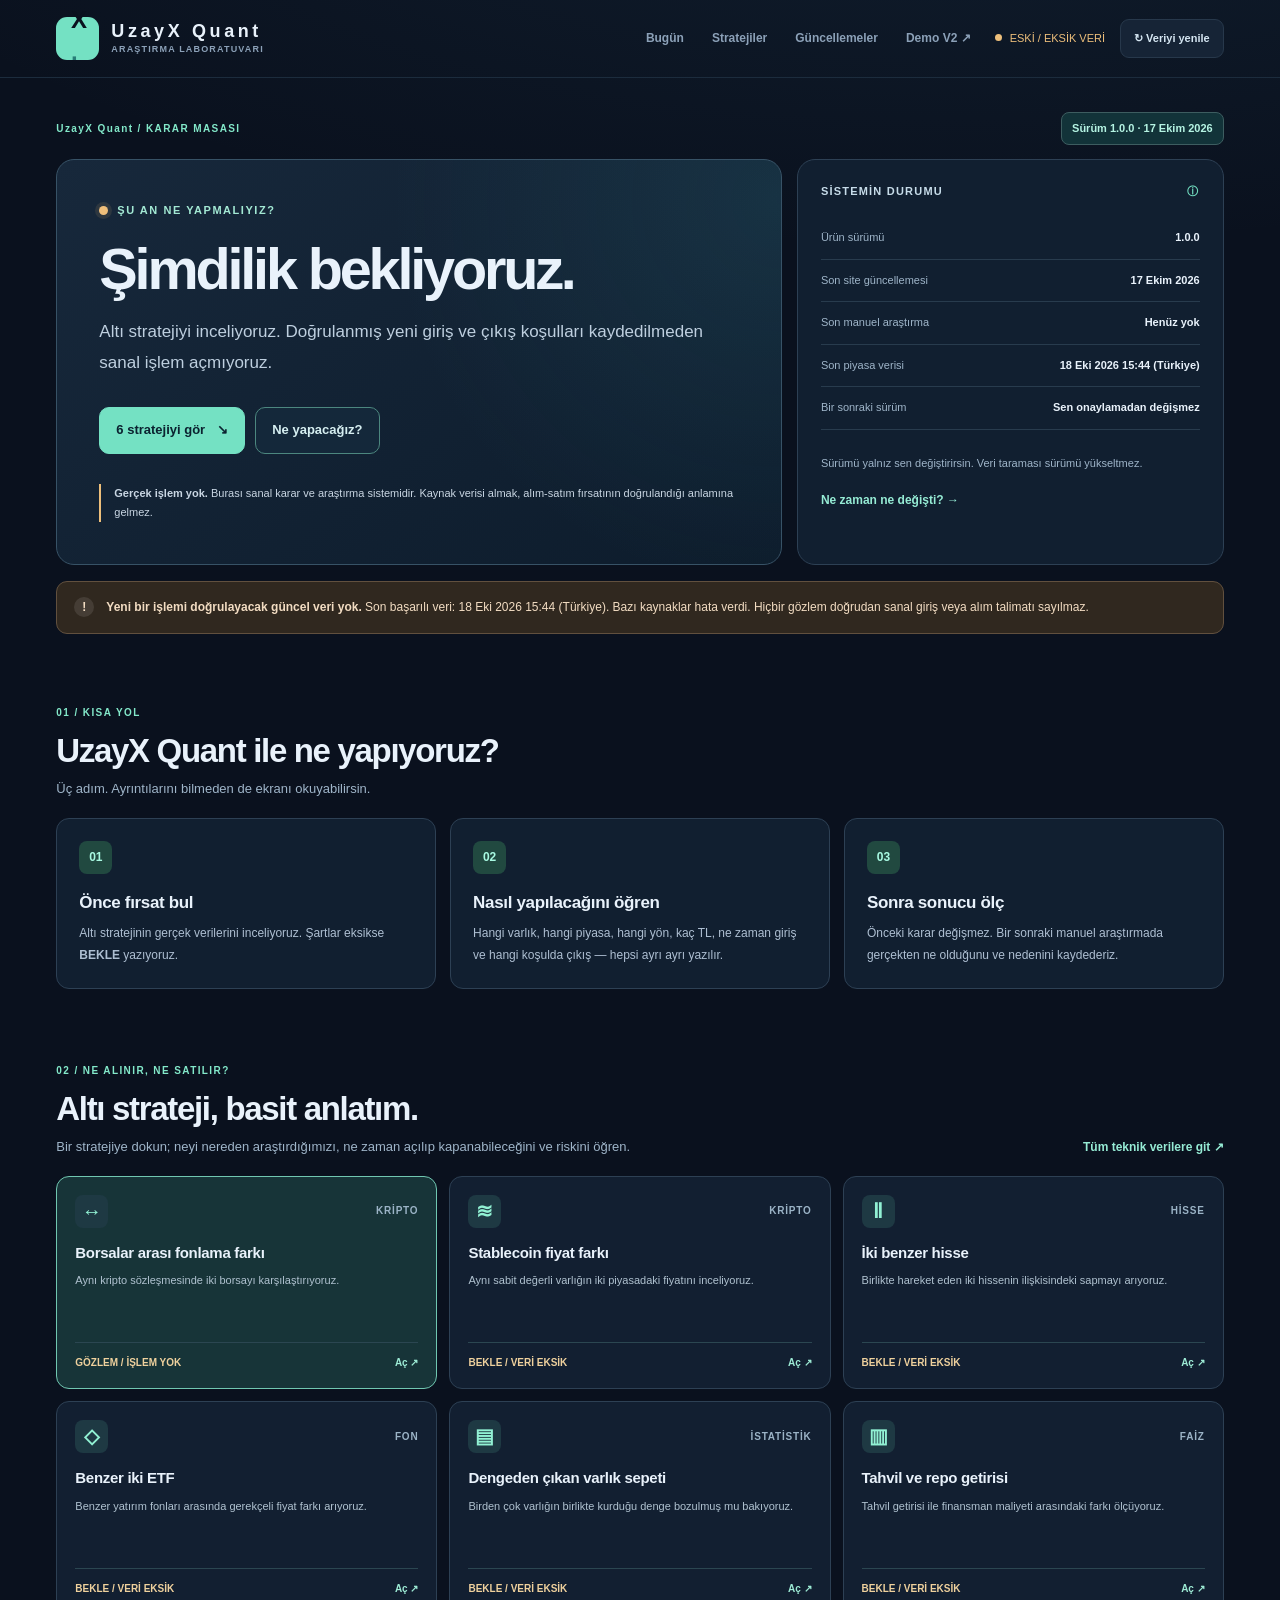
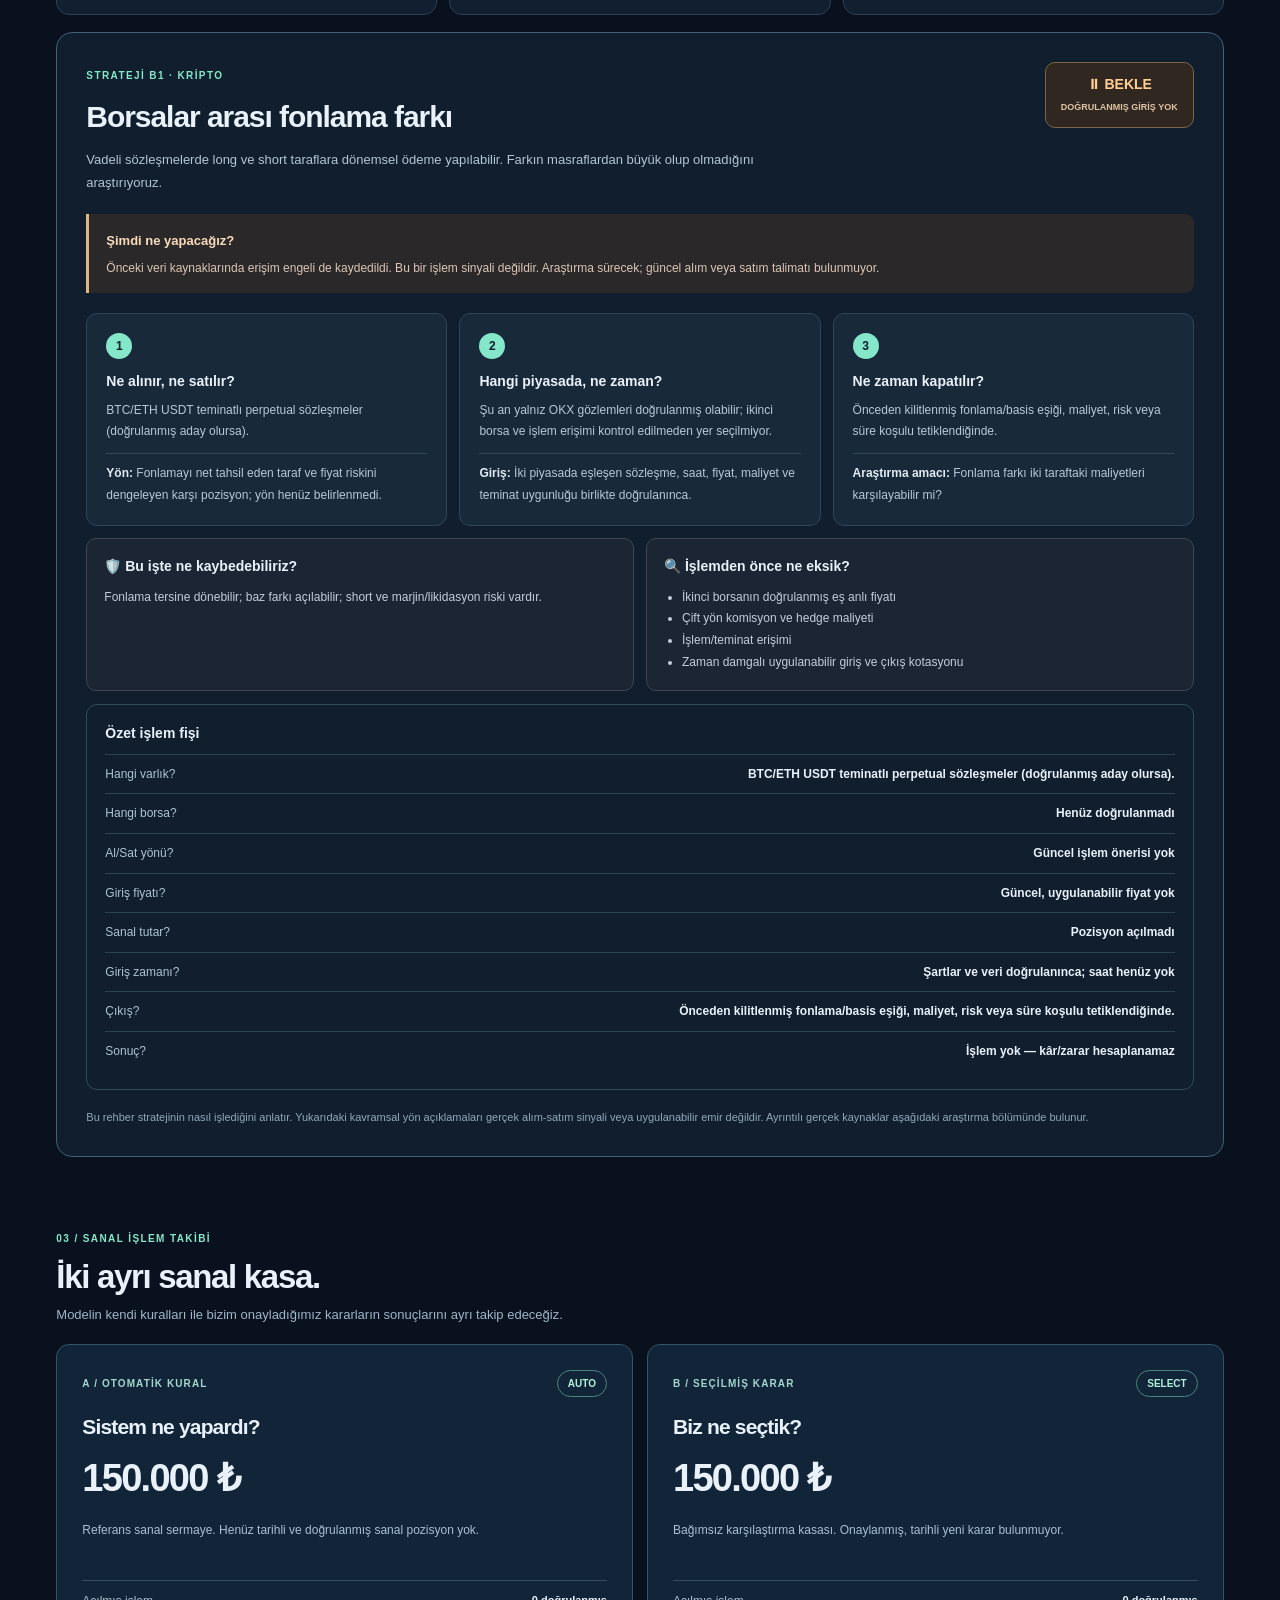
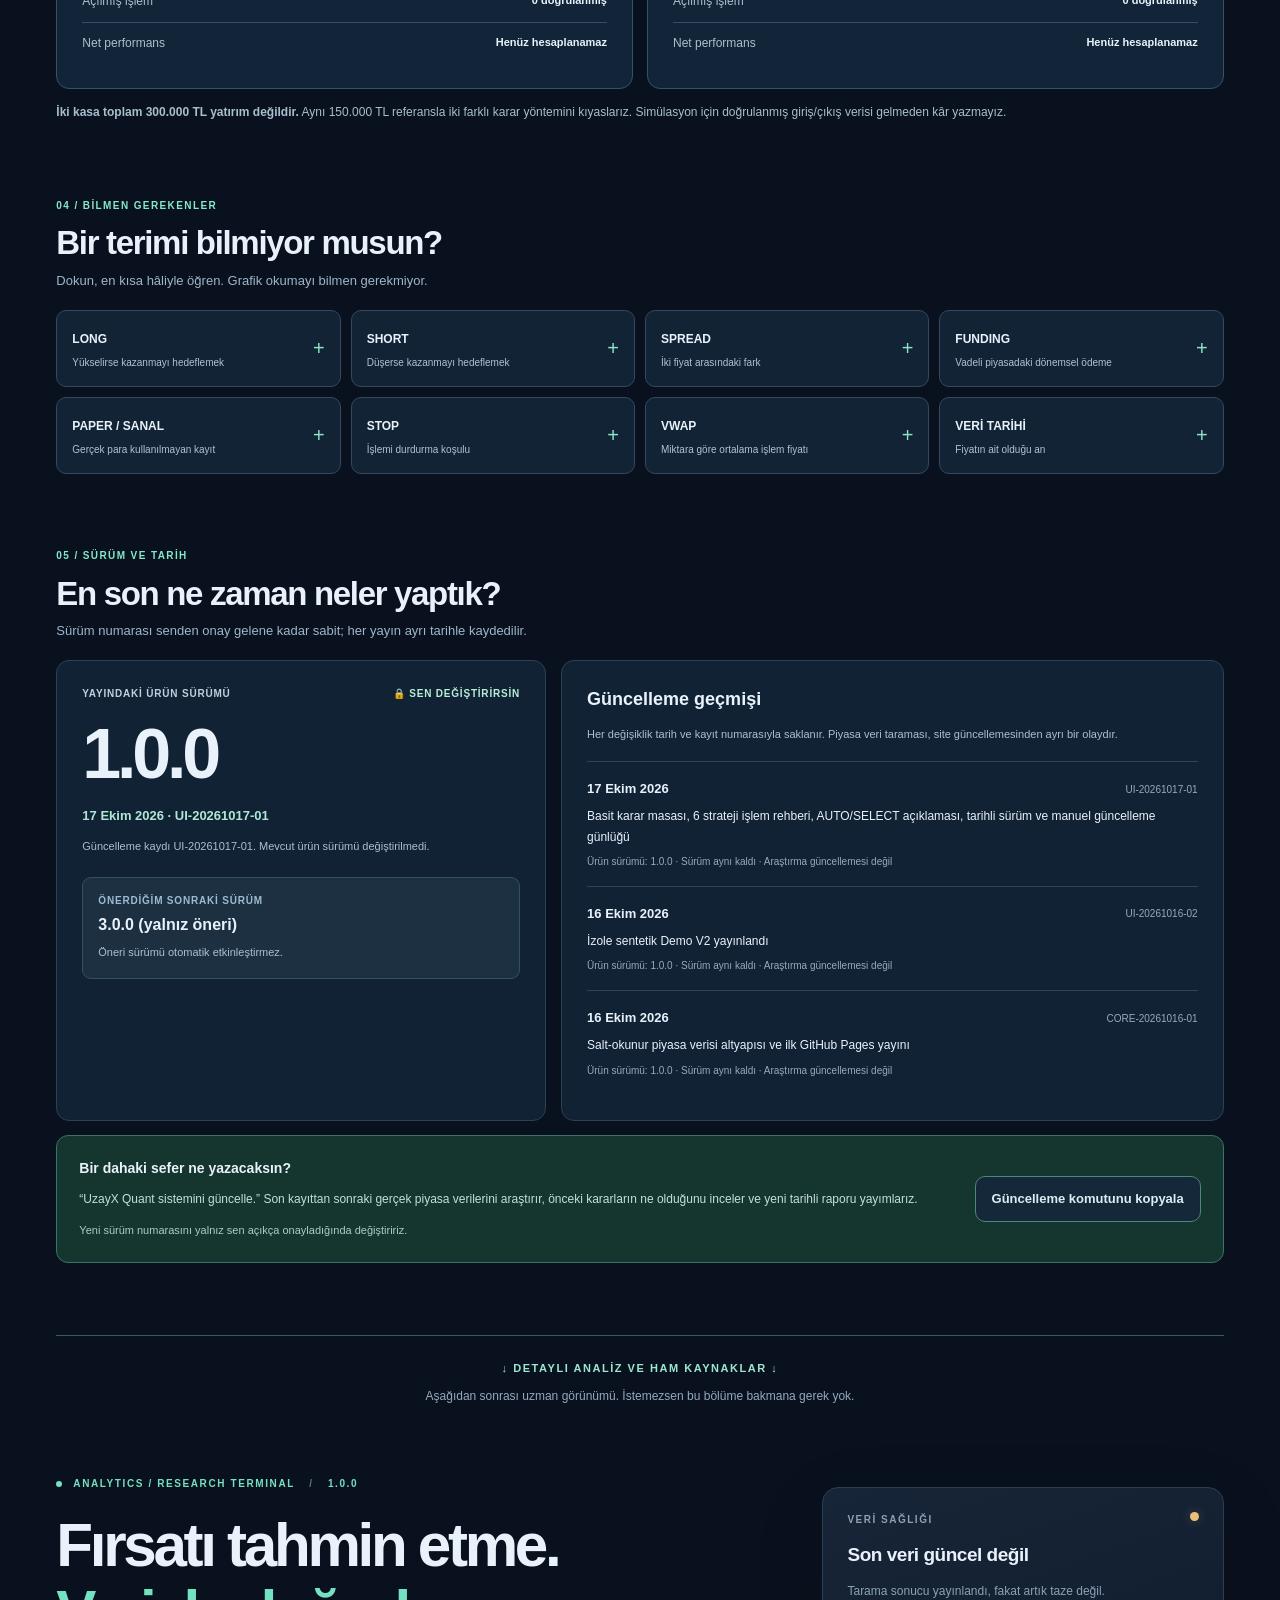
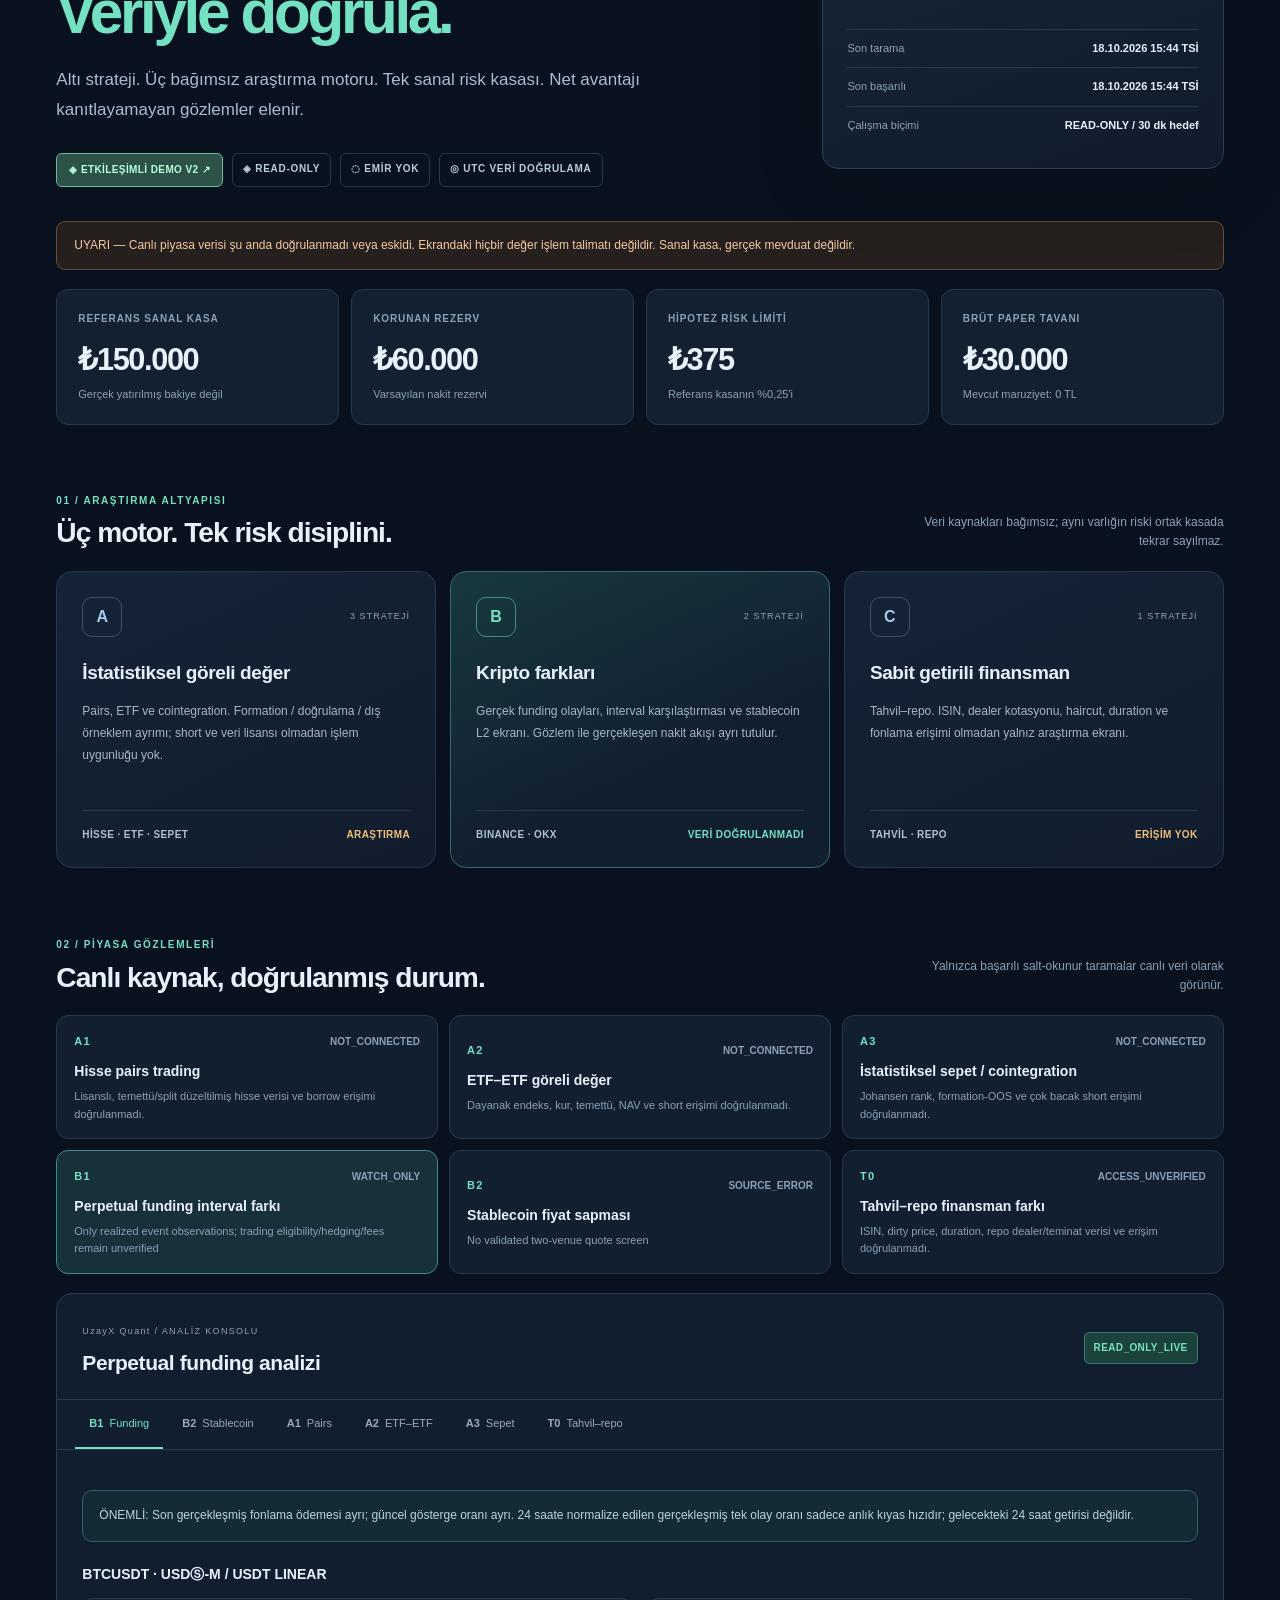
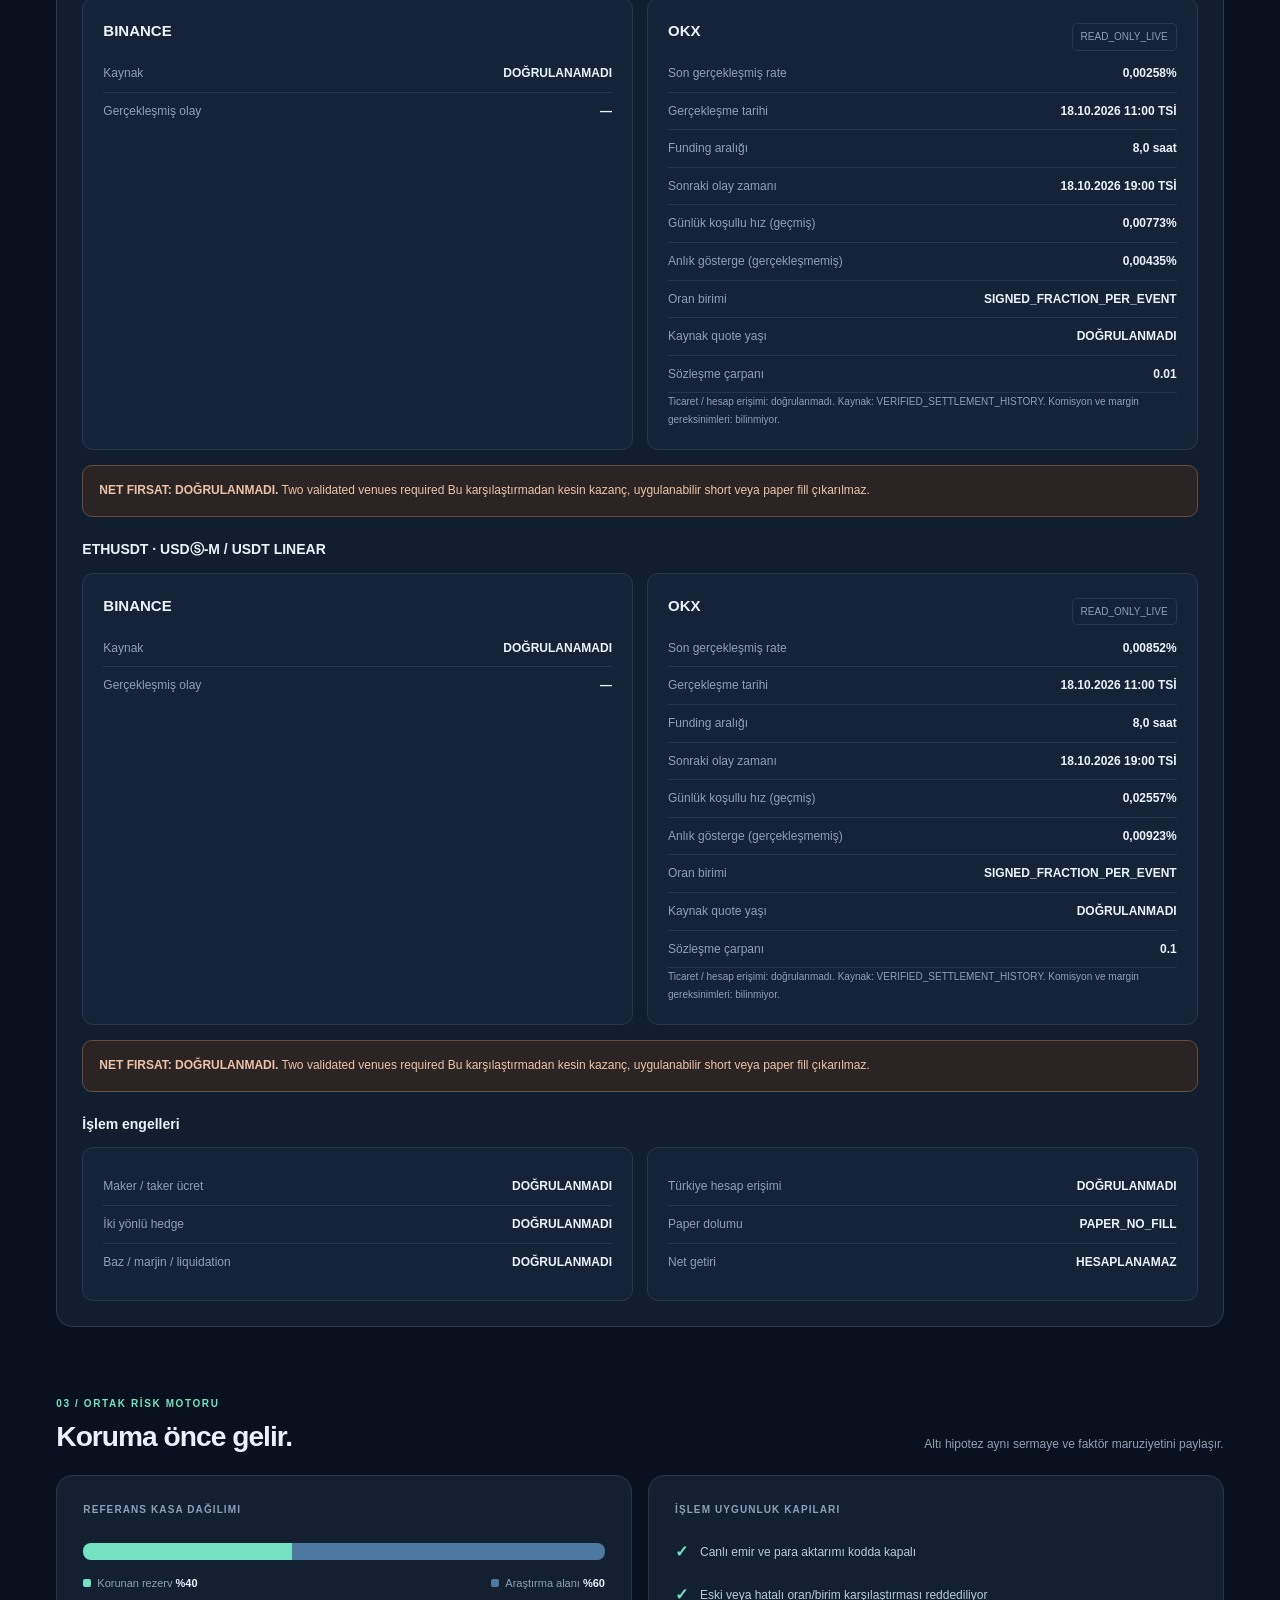
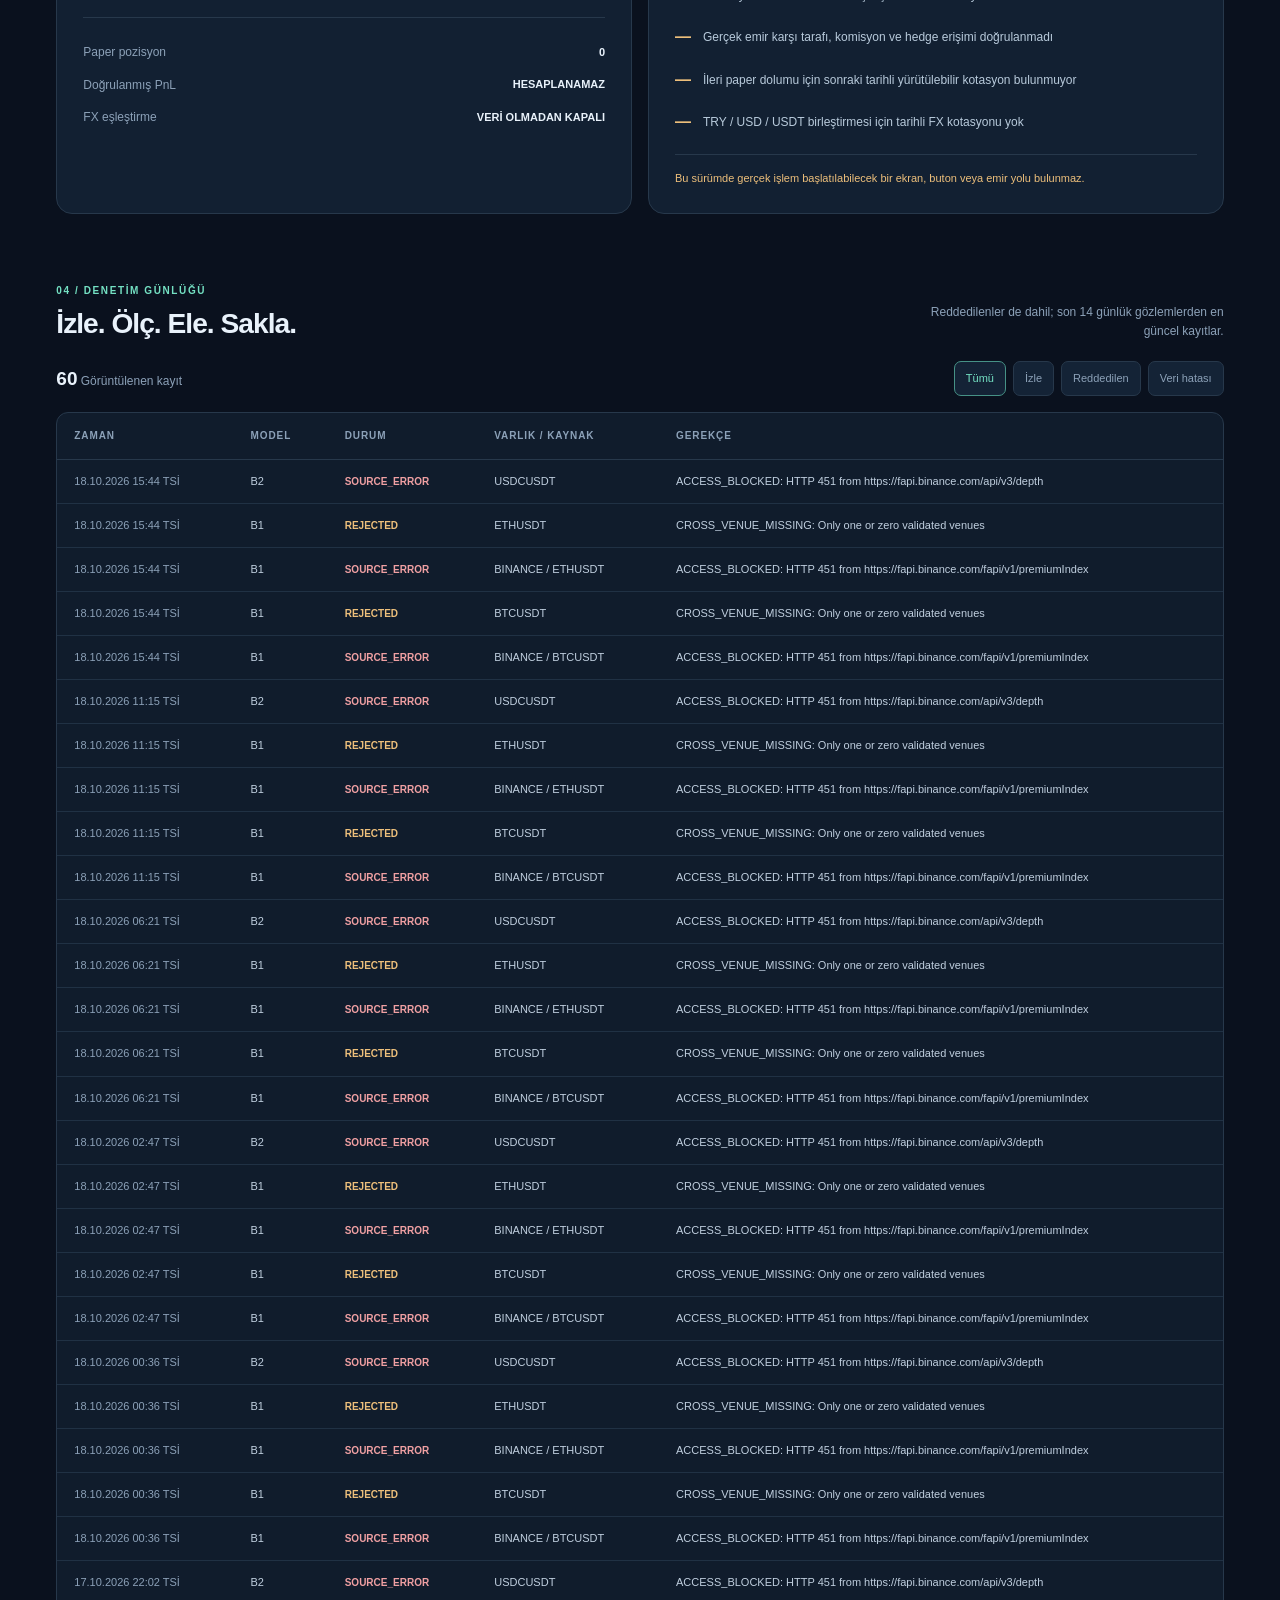
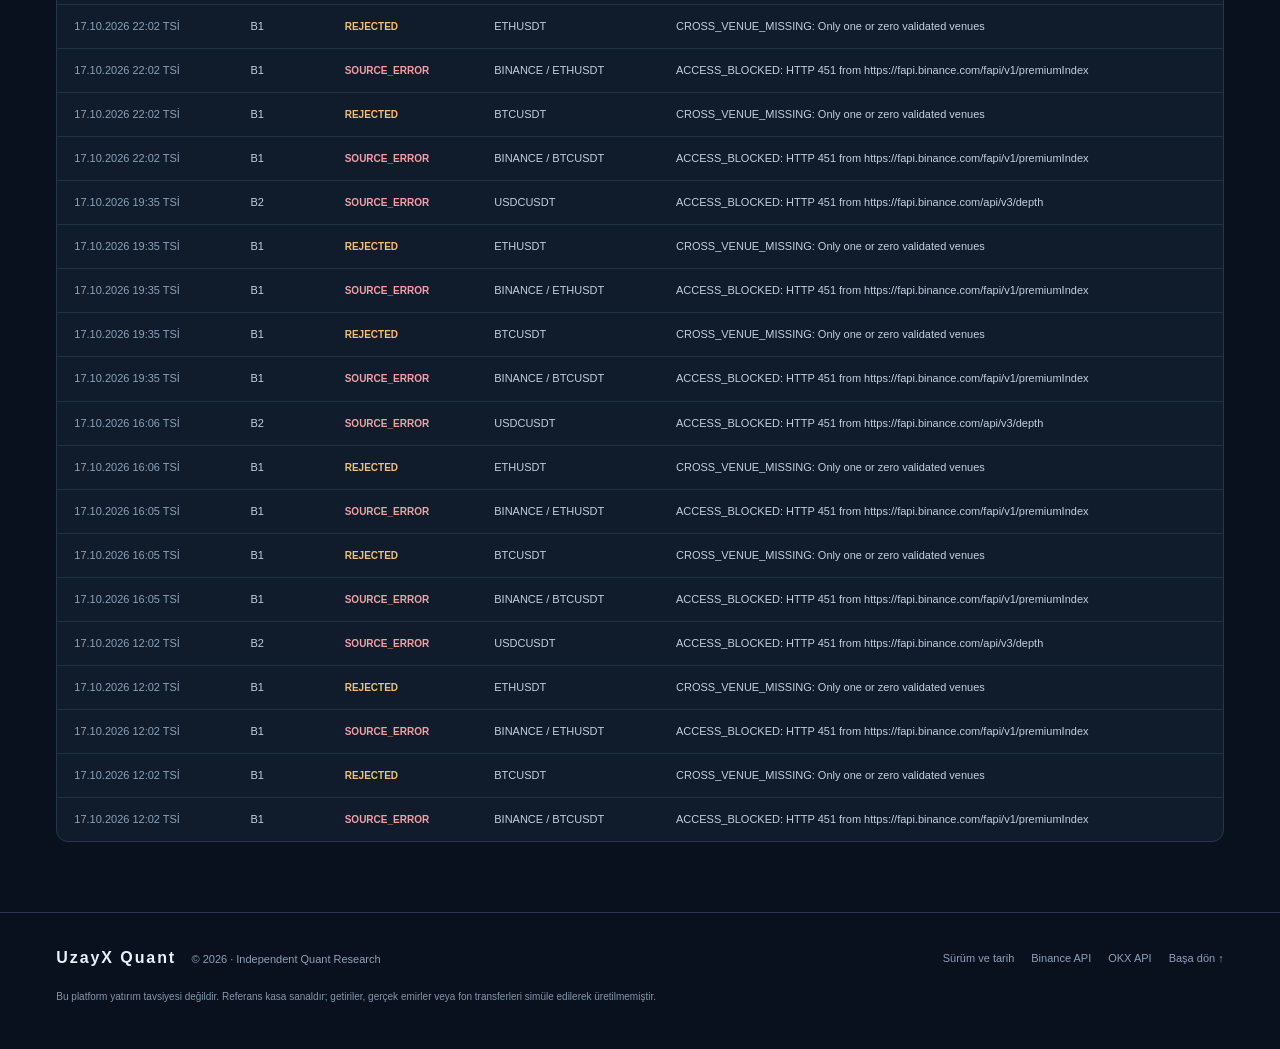
==== commit 84eedbff: "brand: UzayX Quant Lab interface (keep research logic and feeds intact)" ====
--- a/site/index.html
+++ b/site/index.html
@@ -4,8 +4,8 @@
 <meta charset="utf-8"><meta name="viewport" content="width=device-width,initial-scale=1">
 <meta name="theme-color" content="#0b1424">
 <meta name="color-scheme" content="dark">
-<meta name="description" content="ALTI Quant Research Lab — altı strateji, üç bağımsız araştırma motoru, ortak risk ve salt okunur piyasa analizi.">
-<title>ALTI — Quant Research Lab</title>
+<meta name="description" content="UzayX Quant Quant Research Lab — altı strateji, üç bağımsız araştırma motoru, ortak risk ve salt okunur piyasa analizi.">
+<title>UzayX Quant — Quant Research Lab</title>
 <link rel="stylesheet" href="styles.css">
 <script defer src="app.js"></script>
 <script defer src="guide.js"></script>
@@ -13,13 +13,13 @@
 <body>
 <div class="app">
 <header class="topbar">
-  <div class="brand"><span class="brandmark">A<span>·</span></span><div><strong>ALTI</strong><small>QUANT RESEARCH LAB</small></div></div>
+  <div class="brand"><span class="brandmark">X<span>·</span></span><div><strong>UzayX Quant</strong><small>ARAŞTIRMA LABORATUVARI</small></div></div>
   <nav aria-label="Sayfa bölümleri" class="toplinks"><a href="#bugun">Bugün</a><a href="#firsatlar">Stratejiler</a><a href="#surum">Güncellemeler</a><a href="demo/">Demo V2 ↗</a></nav>
   <div class="topend"><span id="top-signal" class="live-dot">Veri bekleniyor</span><button type="button" class="refresh" id="refresh" title="Yayımlanmış son veriyi yeniden yükle">↻ <span>Veriyi yenile</span></button></div>
 </header>
 <main>
 <section id="bugun" class="simple-dashboard" aria-labelledby="simple-title">
- <div class="simple-topline"><span class="simple-eyebrow">ALTI / KARAR MASASI</span><span class="simple-version" id="quick-version">Sürüm: Yükleniyor…</span></div>
+ <div class="simple-topline"><span class="simple-eyebrow">UzayX Quant / KARAR MASASI</span><span class="simple-version" id="quick-version">Sürüm: Yükleniyor…</span></div>
  <div class="simple-grid">
   <div class="simple-main-card">
    <div class="simple-now-title"><span class="now-dot" aria-hidden="true"></span> ŞU AN NE YAPMALIYIZ?</div>
@@ -42,7 +42,7 @@
  <div class="simple-alert" id="data-simple-alert" role="status"><span class="alert-icon">i</span><span>Raporun veri kalitesi ve son güncelleme tarihi kontrol ediliyor. Yalnız tarihli, doğrulanmış kararlar işlem listesine girer.</span></div>
 </section>
 <section class="simple-section" id="yapilacaklar" aria-labelledby="how-title">
- <div class="simple-section-head"><div><span class="simple-index">01 / KISA YOL</span><h2 id="how-title">ALTI ile ne yapıyoruz?</h2><p>Üç adım. Ayrıntılarını bilmeden de ekranı okuyabilirsin.</p></div></div>
+ <div class="simple-section-head"><div><span class="simple-index">01 / KISA YOL</span><h2 id="how-title">UzayX Quant ile ne yapıyoruz?</h2><p>Üç adım. Ayrıntılarını bilmeden de ekranı okuyabilirsin.</p></div></div>
  <div class="step-grid">
   <article class="step-card"><span class="step-no">01</span><h3>Önce fırsat bul</h3><p>Altı stratejinin gerçek verilerini inceliyoruz. Şartlar eksikse <b>BEKLE</b> yazıyoruz.</p></article>
   <article class="step-card"><span class="step-no">02</span><h3>Nasıl yapılacağını öğren</h3><p>Hangi varlık, hangi piyasa, hangi yön, kaç TL, ne zaman giriş ve hangi koşulda çıkış — hepsi ayrı ayrı yazılır.</p></article>
@@ -72,7 +72,7 @@
   <article class="release-current"><div class="release-head"><span>YAYINDAKİ ÜRÜN SÜRÜMÜ</span><span class="lock-label">🔒 SEN DEĞİŞTİRİRSİN</span></div><div id="release-number" class="release-number">1.0.0</div><div id="release-date" class="release-date">17 Ekim 2026 · site güncellemesi</div><p id="release-message">Arayüz sadeleştirildi; ürün sürümü otomatik yükseltilmedi.</p><div class="recommendation"><span>ÖNERDİĞİM SONRAKİ SÜRÜM</span><strong id="release-proposal">Onaylanmadı</strong><p>Öneri sürümü otomatik etkinleştirmez.</p></div></article>
   <article class="release-history"><h3>Güncelleme geçmişi</h3><p class="tiny-simple">Her değişiklik tarih ve kayıt numarasıyla saklanır. Piyasa veri taraması, site güncellemesinden ayrı bir olaydır.</p><ol id="release-list" class="release-list"><li>Güncelleme kayıtları yükleniyor…</li></ol></article>
  </div>
- <div class="manual-command"><div><b>Bir dahaki sefer ne yazacaksın?</b><p>“ALTI sistemini güncelle.” Son kayıttan sonraki gerçek piyasa verilerini araştırır, önceki kararların ne olduğunu inceler ve yeni tarihli raporu yayımlarız.</p><small>Yeni sürüm numarasını yalnız sen açıkça onayladığında değiştiririz.</small></div><button type="button" id="copy-command" class="simple-secondary">Güncelleme komutunu kopyala</button></div>
+ <div class="manual-command"><div><b>Bir dahaki sefer ne yazacaksın?</b><p>“UzayX Quant sistemini güncelle.” Son kayıttan sonraki gerçek piyasa verilerini araştırır, önceki kararların ne olduğunu inceler ve yeni tarihli raporu yayımlarız.</p><small>Yeni sürüm numarasını yalnız sen açıkça onayladığında değiştiririz.</small></div><button type="button" id="copy-command" class="simple-secondary">Güncelleme komutunu kopyala</button></div>
 </section>
 <div class="advanced-divider" id="teknik"><span>↓ DETAYLI ANALİZ VE HAM KAYNAKLAR ↓</span><p>Aşağıdan sonrası uzman görünümü. İstemezsen bu bölüme bakmana gerek yok.</p></div>
 
@@ -111,7 +111,7 @@
  <div class="section-head"><div><div class="kicker">02 / PİYASA GÖZLEMLERİ</div><h2>Canlı kaynak, doğrulanmış durum.</h2></div><p>Yalnızca başarılı salt-okunur taramalar canlı veri olarak görünür.</p></div>
  <div id="strategy-grid" class="strategy-grid" aria-label="Altı strateji"></div>
  <div class="workspace">
-  <div class="workspace-header"><div><small>ALTI / ANALİZ KONSOLU</small><h3 id="workspace-title">Funding araştırması</h3></div><div id="workspace-mode" class="mode-label">READ-ONLY</div></div>
+  <div class="workspace-header"><div><small>UzayX Quant / ANALİZ KONSOLU</small><h3 id="workspace-title">Funding araştırması</h3></div><div id="workspace-mode" class="mode-label">READ-ONLY</div></div>
   <div class="tabs" role="tablist" aria-label="Analiz modülü">
    <button type="button" role="tab" data-tab="B1" aria-selected="true">B1 <span>Funding</span></button>
    <button type="button" role="tab" data-tab="B2" aria-selected="false">B2 <span>Stablecoin</span></button>
@@ -135,7 +135,7 @@
  <div class="log-wrap"><table><thead><tr><th>ZAMAN</th><th>MODEL</th><th>DURUM</th><th>VARLIK / KAYNAK</th><th>GEREKÇE</th></tr></thead><tbody id="log-rows"><tr><td colspan="5">İlk gerçek tarama bekleniyor.</td></tr></tbody></table></div>
 </section>
 </main>
-<footer><div class="footer-brand">ALTI <span>© 2026 · Independent Quant Research</span></div><div class="footer-links"><a href="#surum">Sürüm ve tarih</a><a target="_blank" rel="noopener" href="https://developers.binance.com/docs/derivatives/usds-margined-futures/market-data/rest-api/Get-Funding-Rate-History">Binance API</a><a target="_blank" rel="noopener" href="https://www.okx.com/docs-v5/en/">OKX API</a><a href="#motorlar">Başa dön ↑</a></div><p>Bu platform yatırım tavsiyesi değildir. Referans kasa sanaldır; getiriler, gerçek emirler veya fon transferleri simüle edilerek üretilmemiştir.</p></footer>
+<footer><div class="footer-brand">UzayX Quant <span>© 2026 · Independent Quant Research</span></div><div class="footer-links"><a href="#surum">Sürüm ve tarih</a><a target="_blank" rel="noopener" href="https://developers.binance.com/docs/derivatives/usds-margined-futures/market-data/rest-api/Get-Funding-Rate-History">Binance API</a><a target="_blank" rel="noopener" href="https://www.okx.com/docs-v5/en/">OKX API</a><a href="#motorlar">Başa dön ↑</a></div><p>Bu platform yatırım tavsiyesi değildir. Referans kasa sanaldır; getiriler, gerçek emirler veya fon transferleri simüle edilerek üretilmemiştir.</p></footer>
 </div>
 <nav class="mobile-nav" aria-label="Mobil hızlı menü"><a href="#bugun">◉<span>Bugün</span></a><a href="#firsatlar">⌕<span>Stratejiler</span></a><a href="#portfoyler">◈<span>Kasalar</span></a><a href="#surum">◷<span>Güncellemeler</span></a></nav>
 </body></html>
